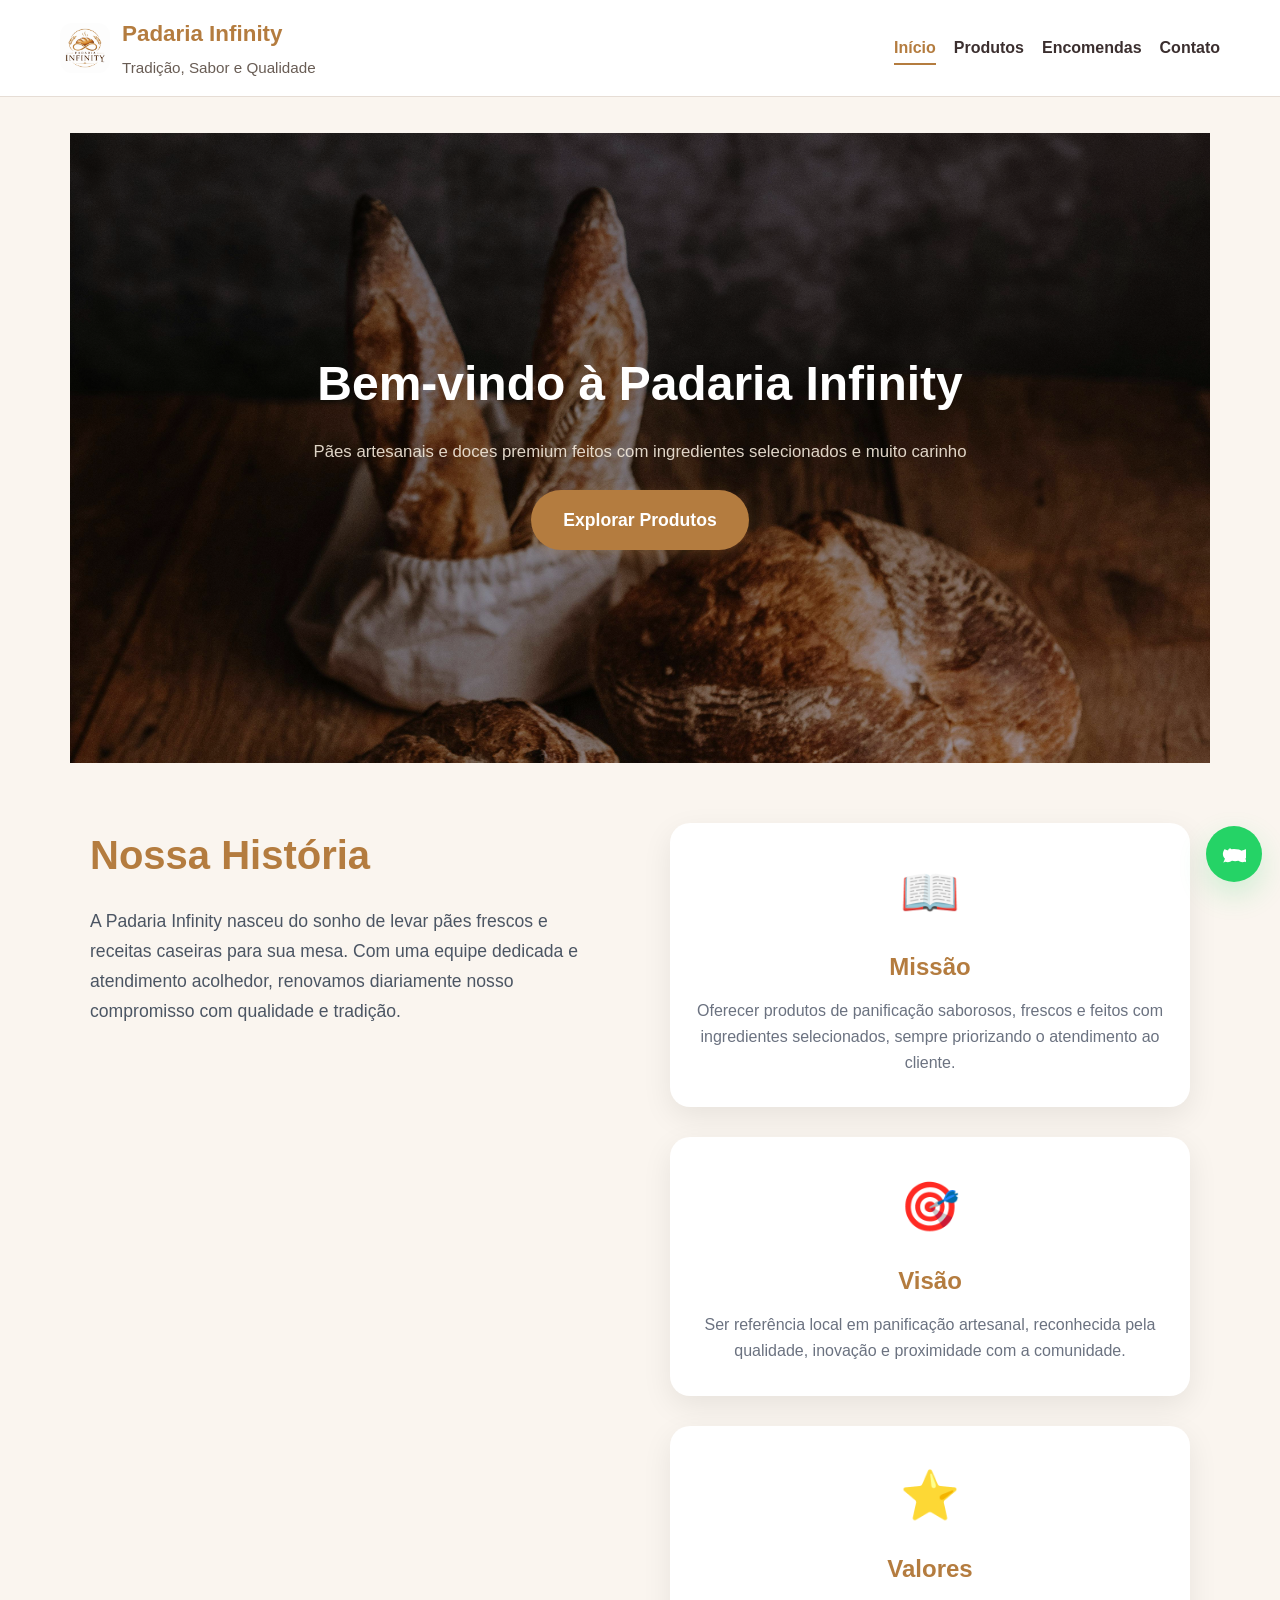
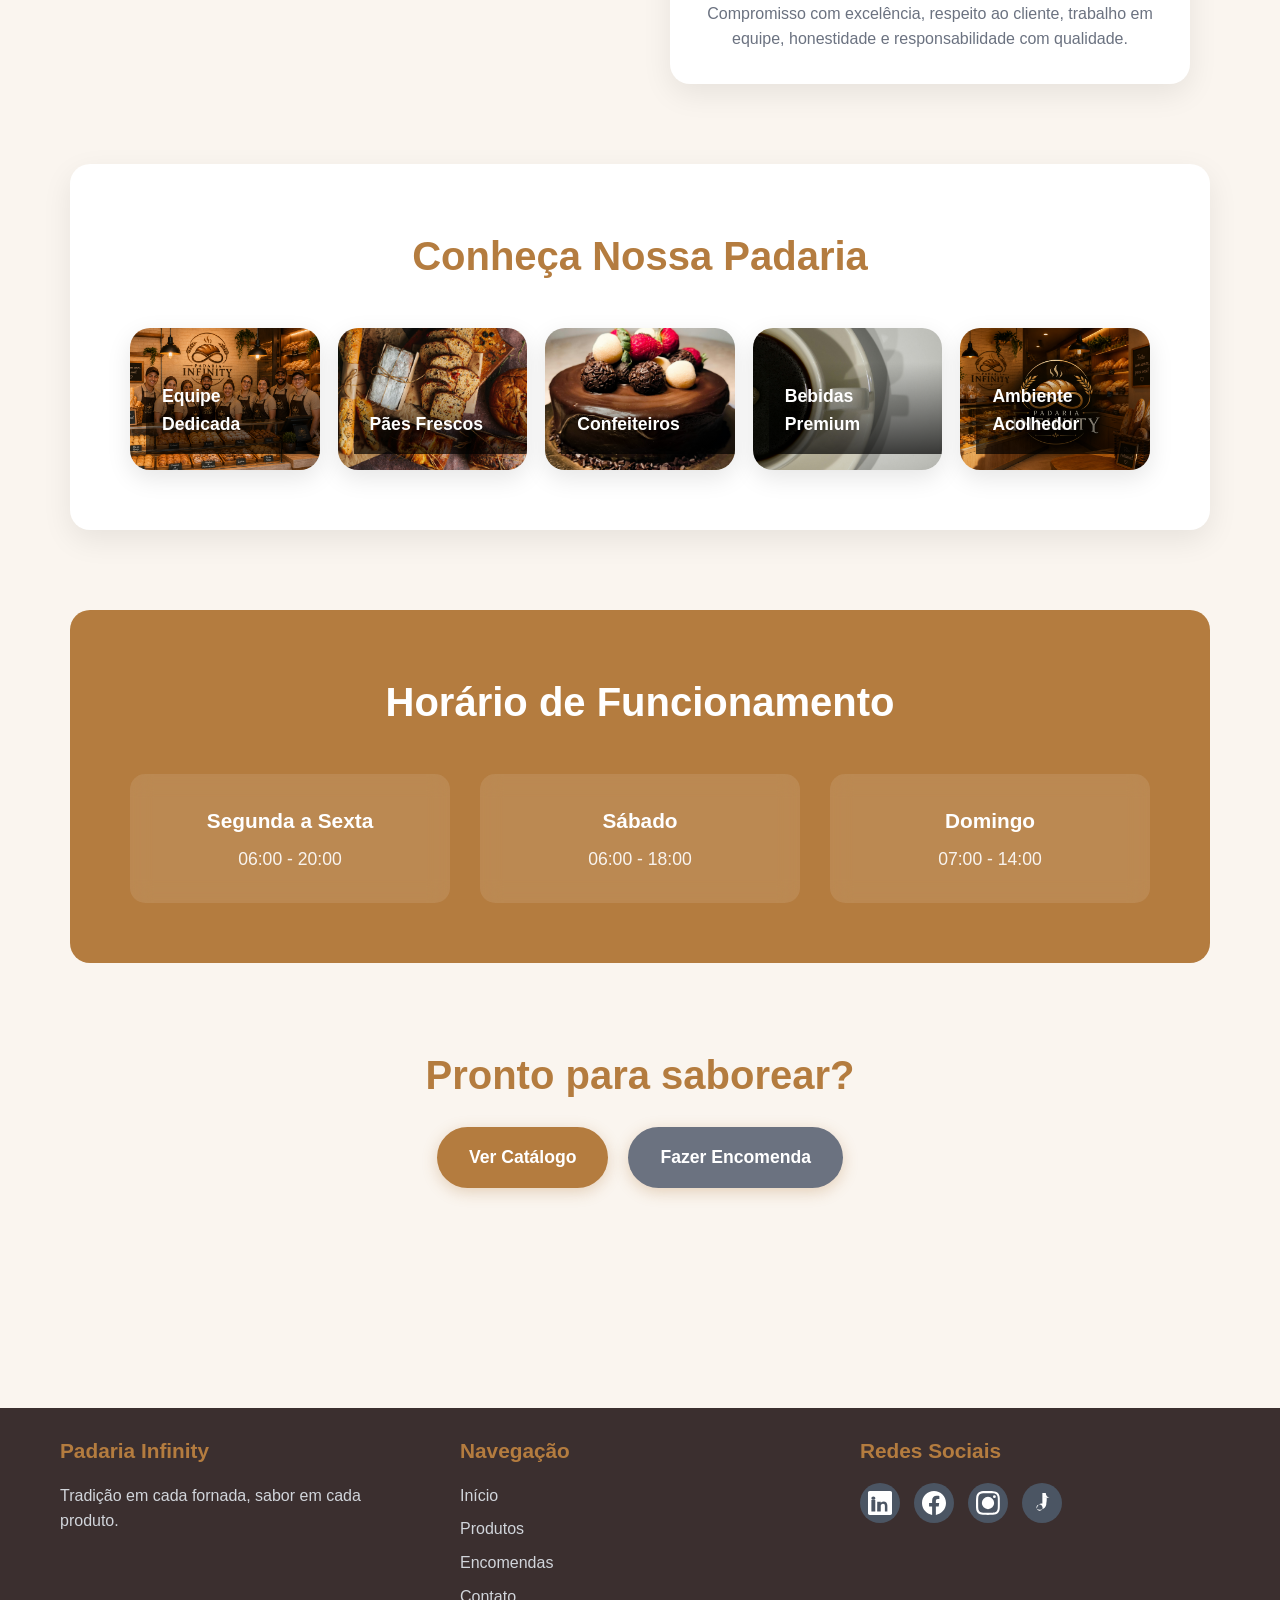
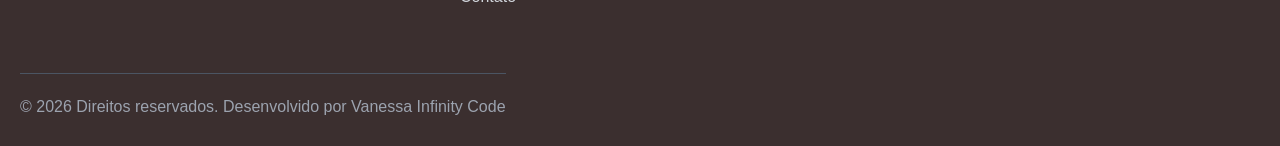
==== index.html @ f43fce92 "att" ====
<!DOCTYPE html>
<html lang="pt-br">
<head>
  <meta charset="UTF-8">
  <meta name="viewport" content="width=device-width, initial-scale=1.0">
  <meta name="description" content="Padaria Infinity - Pães artesanais e doces premium feitos com ingredientes selecionados. Entrega rápida em São Paulo.">
  <meta name="keywords" content="padaria, pães artesanais, doces, café, São Paulo">
  <meta name="author" content="Vanessa Infinity Code">
  <meta property="og:title" content="Padaria Infinity - Pães Artesanais Premium">
  <meta property="og:description" content="Pães artesanais e doces premium feitos com ingredientes selecionados e muito carinho">
  <meta property="og:type" content="website">
  <meta property="og:url" content="https://infinity-padaria-app.com">
  <title>Padaria Infinity - Pães Artesanais Premium</title>
  <link rel="stylesheet" href="style.css">
  <link rel="manifest" href="manifest.json">
  <link rel="icon" type="image/x-icon" href="imagens/logo.png">
</head>
<body>
  <a href="#main-content" class="skip-to-main">Pular para conteúdo principal</a>
  
  <a class="whatsapp-float" href="https://wa.me/55119964995899?text=Olá,%20gostaria%20de%20falar%20com%20a%20Padaria%20Infinity" target="_blank" rel="noreferrer" aria-label="Abrir WhatsApp da Padaria Infinity">
    <svg viewBox="0 0 24 24" fill="currentColor"><path d="M17.472 14.382c-.297-.149-1.758-.867-2.03-.967-.273-.099-.471-.148-.67.15-.197.297-.767.966-.94 1.164-.173.199-.347.223-.644.075-.297-.15-1.255-.463-2.39-1.475-.883-.788-1.48-1.761-1.653-2.059-.173-.297-.018-.458.13-.606.134-.133.298-.347.446-.52.149-.174.198-.298.298-.497.099-.198.05-.371-.025-.52-.075-.149-.669-1.612-.916-2.207-.242-.579-.487-.5-.67-.51-.173-.008-.371-.01-.57-.01-.198 0-.52.074-.792.372-.272.297-1.04 1.016-1.04 2.479 0 1.462 1.065 2.875 1.213 3.074.149.198 2.096 3.2 5.076 4.487.709.306 1.262.489 1.694.625.712.227 1.36.195 1.871.118.571-.085 1.758-.719 2.006-1.413.248-.694.248-1.289.173-1.413-.074-.124-.272-.198-.57-.347m-5.421-7.403h-.004a9.87 9.87 0 00-4.946 1.348l-.355.192-.368-.06c-1.286-.264-2.514-.666-3.555-1.303l-.142-.091-.154.164a6.993 6.993 0 00-1.524 3.501c-.423 1.994.3 4.259 1.803 5.748l.155.159-.048.137c-.568 1.622-.923 2.236-1.58 3.772.607-.175 1.19-.435 1.753-.768l.131-.09.145.04c2.363.786 4.806.48 6.57-.923l.151-.114.157.044c1.913.56 3.97.56 5.883 0l.157-.044.151.114c1.764 1.403 4.207 1.71 6.57.923l.145-.04.131.09c.563.333 1.146.593 1.753.768-.657-1.536-1.012-2.15-1.58-3.772l-.048-.137.155-.159c1.503-1.489 2.226-3.754 1.803-5.748a6.993 6.993 0 00-1.524-3.501l-.142-.091-.154.164c-1.041.637-2.269 1.039-3.555 1.303l-.368.06-.355-.192a9.87 9.87 0 00-4.946-1.348z"/></svg>
  </a>

  <header class="site-header">
    <div class="header-container">
      <div class="brand">
        <div class="logo-box">
          <img src="imagens/logo.png" alt="Logo Padaria Infinity" class="logo" onerror="this.style.display='none'">
        </div>
        <div class="brand-text">
          <h1>Padaria Infinity</h1>
          <p>Tradição, Sabor e Qualidade</p>
        </div>
      </div>
      
      <nav class="main-nav">
        <a href="index.html" class="nav-link active">Início</a>
        <a href="produtos.html" class="nav-link">Produtos</a>
        <a href="encomendas.html" class="nav-link">Encomendas</a>
        <a href="contatos.html" class="nav-link">Contato</a>
      </nav>
    </div>
  </header>

  <main id="main-content">
    <section class="hero">
      <div class="hero-overlay"></div>
      <div class="hero-content">
        <h2>Bem-vindo à Padaria Infinity</h2>
        <p>Pães artesanais e doces premium feitos com ingredientes selecionados e muito carinho</p>
        <a href="produtos.html" class="cta-button">Explorar Produtos</a>
      </div>
    </section>

    <section class="container intro-section">
      <div class="intro-content">
        <div class="intro-text">
          <h2>Nossa História</h2>
          <p>A Padaria Infinity nasceu do sonho de levar pães frescos e receitas caseiras para sua mesa. Com uma equipe dedicada e atendimento acolhedor, renovamos diariamente nosso compromisso com qualidade e tradição.</p>
        </div>
      </div>

      <div class="values-grid">
        <article class="value-card">
          <div class="value-icon">📖</div>
          <h3>Missão</h3>
          <p>Oferecer produtos de panificação saborosos, frescos e feitos com ingredientes selecionados, sempre priorizando o atendimento ao cliente.</p>
        </article>
        <article class="value-card">
          <div class="value-icon">🎯</div>
          <h3>Visão</h3>
          <p>Ser referência local em panificação artesanal, reconhecida pela qualidade, inovação e proximidade com a comunidade.</p>
        </article>
        <article class="value-card">
          <div class="value-icon">⭐</div>
          <h3>Valores</h3>
          <p>Compromisso com excelência, respeito ao cliente, trabalho em equipe, honestidade e responsabilidade com qualidade.</p>
        </article>
      </div>
    </section>

    <section class="gallery-section">
      <div class="container">
        <h2>Conheça Nossa Padaria</h2>
        <div class="gallery-grid">
          <div class="gallery-item">
            <img src="imagens/funcionarios.png" alt="Equipe e ambiente">
            <span>Equipe Dedicada</span>
          </div>
          <div class="gallery-item">
            <img src="imagens/paes.jpg" alt="Pães frescos">
            <span>Pães Frescos</span>
          </div>
          <div class="gallery-item">
            <img src="imagens/bolo chocolate.jpg" alt="Confeiteiros">
            <span>Confeiteiros</span>
          </div>
          <div class="gallery-item">
            <img src="imagens/cafe-preto.jpg" alt="Café premium">
            <span>Bebidas Premium</span>
          </div>
          <div class="gallery-item">
            <img src="imagens/ambiente.png" alt="Ambiente acolhedor">
            <span>Ambiente Acolhedor</span>
          </div>
        </div>
      </div>
    </section>

    <section class="horario-section">
      <div class="container">
        <h2>Horário de Funcionamento</h2>
        <div class="horario-grid">
          <div class="horario-item">
            <strong>Segunda a Sexta</strong>
            <p>06:00 - 20:00</p>
          </div>
          <div class="horario-item">
            <strong>Sábado</strong>
            <p>06:00 - 18:00</p>
          </div>
          <div class="horario-item">
            <strong>Domingo</strong>
            <p>07:00 - 14:00</p>
          </div>
        </div>
      </div>
    </section>

    <section class="cta-section">
      <div class="container">
        <h2>Pronto para saborear?</h2>
        <div class="cta-buttons">
          <a href="produtos.html" class="cta-button primary">Ver Catálogo</a>
          <a href="encomendas.html" class="cta-button secondary">Fazer Encomenda</a>
        </div>
      </div>
    </section>
  </main>

  <footer class="site-footer">
    <div class="container footer-content">
      <div class="footer-section">
        <h3>Padaria Infinity</h3>
        <p>Tradição em cada fornada, sabor em cada produto.</p>
      </div>
      <div class="footer-section">
        <h3>Navegação</h3>
        <ul>
          <li><a href="index.html">Início</a></li>
          <li><a href="produtos.html">Produtos</a></li>
          <li><a href="encomendas.html">Encomendas</a></li>
          <li><a href="contatos.html">Contato</a></li>
        </ul>
      </div>
      <div class="footer-section">
        <h3>Redes Sociais</h3>
        <div class="social-links">
          <a href="https://linkedin.com" target="_blank" rel="noopener noreferrer" aria-label="LinkedIn da Padaria Infinity" title="LinkedIn">
            <svg viewBox="0 0 24 24" fill="currentColor"><path d="M20.447 20.452h-3.554v-5.569c0-1.328-.475-2.236-1.986-2.236-1.081 0-1.722.731-2.004 1.438-.103.25-.129.599-.129.948v5.419h-3.554s.05-8.795 0-9.733h3.554v1.375c.427-.659 1.191-1.592 2.897-1.592 2.117 0 3.704 1.385 3.704 4.362v5.588zM5.337 8.855c-1.144 0-1.915-.759-1.915-1.71 0-.955.77-1.71 1.96-1.71 1.188 0 1.915.755 1.94 1.71 0 .951-.752 1.71-1.985 1.71zm1.946 11.597H3.392V9.019h3.891v11.433zM22.225 0H1.771C.792 0 0 .774 0 1.729v20.542C0 23.227.792 24 1.771 24h20.451C23.2 24 24 23.227 24 22.271V1.729C24 .774 23.2 0 22.225 0z"/></svg>
          </a>
          <a href="https://facebook.com" target="_blank" rel="noopener noreferrer" aria-label="Facebook da Padaria Infinity" title="Facebook">
            <svg viewBox="0 0 24 24" fill="currentColor"><path d="M24 12.073c0-6.627-5.373-12-12-12s-12 5.373-12 12c0 5.99 4.388 10.954 10.125 11.854v-8.385H7.078v-3.47h3.047V9.43c0-3.007 1.792-4.669 4.533-4.669 1.312 0 2.686.235 2.686.235v2.953H15.83c-1.491 0-1.956.925-1.956 1.874v2.25h3.328l-.532 3.47h-2.796v8.385C19.612 23.027 24 18.062 24 12.073z"/></svg>
          </a>
          <a href="https://instagram.com" target="_blank" rel="noopener noreferrer" aria-label="Instagram da Padaria Infinity" title="Instagram">
            <svg viewBox="0 0 24 24" fill="currentColor"><path d="M12 0C8.74 0 8.333.015 7.053.072 5.775.132 4.905.333 4.117.63c-.794.297-1.473.702-2.082 1.31-.609.609-1.013 1.288-1.31 2.082-.297.788-.5 1.657-.56 2.935C.015 8.333 0 8.74 0 12s.015 3.667.072 4.947c.06 1.277.263 2.148.56 2.935.297.795.702 1.474 1.31 2.082.609.609 1.288 1.013 2.082 1.31.788.297 1.66.5 2.948.56 1.272.072 1.67.088 4.947.088s3.667-.016 4.947-.072c1.277-.06 2.148-.262 2.935-.56.795-.297 1.474-.702 2.082-1.31.609-.609 1.013-1.288 1.31-2.082.297-.787.5-1.657.56-2.935.072-1.279.088-1.687.088-4.947s-.015-3.667-.072-4.947c-.06-1.277-.262-2.149-.56-2.935-.297-.795-.702-1.474-1.31-2.082-.609-.609-1.288-1.013-2.082-1.31-.788-.297-1.657-.5-2.935-.56C15.667.015 15.26 0 12 0zm0 2.16c3.203 0 3.585.009 4.849.070 1.171.054 1.805.244 2.227.408.562.217.96.477 1.382.896.419.42.679.819.896 1.381.164.422.354 1.057.408 2.227.061 1.264.07 1.645.07 4.849 0 3.205-.009 3.584-.070 4.849-.054 1.171-.244 1.804-.408 2.227-.217.562-.477.96-.896 1.382-.42.419-.819.679-1.381.896-.422.164-1.056.354-2.227.408-1.264.061-1.645.07-4.849.07-3.204 0-3.584-.009-4.849-.070-1.171-.054-1.805-.244-2.227-.408-.562-.217-.96-.477-1.382-.896-.419-.42-.679-.819-.896-1.381-.164-.422-.354-1.057-.408-2.227-.061-1.264-.07-1.645-.07-4.849 0-3.204.009-3.584.070-4.849.054-1.171.244-1.804.408-2.227.217-.562.477-.96.896-1.382.42-.419.819-.679 1.381-.896.422-.164 1.056-.354 2.227-.408 1.264-.061 1.645-.07 4.849-.07zM5.838 12a6.162 6.162 0 1 1 12.324 0 6.162 6.162 0 0 1-12.324 0zM12 16a4 4 0 1 1 0-8 4 4 0 0 1 0 8zm4.965-10.322a1.44 1.44 0 1 1 2.881.001 1.44 1.44 0 0 1-2.881-.001z"/></svg>
          </a>
          <a href="https://tiktok.com" target="_blank" rel="noopener noreferrer" aria-label="TikTok da Padaria Infinity" title="TikTok">
            <svg viewBox="0 0 24 24" fill="currentColor"><path d="M19.59 6.69a4.83 4.83 0 0 1-3.77-4.25V2h-3.45v13.67a2.89 2.89 0 0 1-5.66 1.94 2.89 2.89 0 0 1 5.66-1.93v-3.49a6.47 6.47 0 0 0-5.61 5.63 6.37 6.37 0 0 0 9.59-5.84c.23-1.13.36-2.36.36-3.59V6a8.38 8.38 0 0 0-4.1 1.04z"/></svg>
          </a>
        </div>
      </div>
    </div>
    <div class="footer-bottom">
      <p>&copy; 2026 Direitos reservados. Desenvolvido por Vanessa Infinity Code</p>
    </div>
  </footer>

  <script src="script.js"></script>
</body>
</html>
---- style.css ----
/* Reset and Base Styles */
* {
  box-sizing: border-box;
  margin: 0;
  padding: 0;
}

body {
  font-family: 'Inter', -apple-system, BlinkMacSystemFont, 'Segoe UI', Roboto, sans-serif;
  background: #faf5ef;
  color: #2c2a29;
  line-height: 1.6;
  overflow-x: hidden;
}

img {
  max-width: 100%;
  display: block;
}

a {
  color: inherit;
  text-decoration: none;
}

button,
input,
select,
textarea {
  font: inherit;
}

/* WhatsApp Float */
.whatsapp-float {
  position: fixed;
  bottom: 24px;
  right: 24px;
  width: 56px;
  height: 56px;
  background: #25d366;
  border-radius: 50%;
  display: flex;
  align-items: center;
  justify-content: center;
  color: white;
  font-size: 24px;
  box-shadow: 0 4px 12px rgba(37, 211, 102, 0.3);
  transition: transform 0.2s ease;
  z-index: 1000;
}

.whatsapp-float:hover {
  transform: scale(1.1);
}

/* Header */
.site-header {
  position: sticky;
  top: 0;
  z-index: 100;
  background: rgba(255, 255, 255, 0.96);
  backdrop-filter: blur(10px);
  border-bottom: 1px solid #e6ddd5;
}

.header-container {
  max-width: 1200px;
  margin: 0 auto;
  padding: 16px 20px;
  display: flex;
  align-items: center;
  justify-content: space-between;
  gap: 20px;
}

.brand {
  display: flex;
  align-items: center;
  gap: 12px;
}

.logo-box {
  width: 50px;
  height: 50px;
  border-radius: 12px;
  overflow: hidden;
  background: #b47c3f;
  display: flex;
  align-items: center;
  justify-content: center;
}

.logo {
  width: 100%;
  height: 100%;
  object-fit: cover;
}

.brand-text h1 {
  font-size: 1.5rem;
  font-weight: 700;
  color: #b47c3f;
  margin: 0;
}

.brand-text p {
  font-size: 0.875rem;
  color: #6b7280;
  margin: 0;
}

.main-nav {
  display: flex;
  gap: 24px;
}

.nav-link {
  font-weight: 500;
  color: #4b5563;
  transition: color 0.2s ease;
  position: relative;
}

.nav-link.active {
  color: #b47c3f;
}

.nav-link::after {
  content: '';
  position: absolute;
  bottom: -4px;
  left: 0;
  width: 0;
  height: 2px;
  background: #b47c3f;
  transition: width 0.2s ease;
}

.nav-link:hover::after,
.nav-link.active::after {
  width: 100%;
}

/* Main Content */
main {
  max-width: 1200px;
  margin: 0 auto;
  padding: 0 20px;
}

.container {
  max-width: 1200px;
  margin: 0 auto;
  padding: 0 20px;
}

/* Hero Sections */
.hero,
.products-hero,
.orders-hero,
.contact-hero {
  background: linear-gradient(135deg, rgba(0, 0, 0, 0.4), rgba(0, 0, 0, 0.2)), url('imagens/paes-cafe.jpg') center/cover no-repeat;
  color: white;
  min-height: 60vh;
  display: flex;
  align-items: center;
  justify-content: center;
  text-align: center;
  padding: 80px 20px;
  margin-bottom: 60px;
}

.hero-content,
.products-hero .container,
.orders-hero .container,
.contact-hero .container {
  max-width: 800px;
}

.hero h2,
.products-hero h1,
.orders-hero h1,
.contact-hero h1 {
  font-size: clamp(2rem, 5vw, 3.5rem);
  font-weight: 700;
  margin: 0 0 16px;
}

.hero p,
.products-hero p,
.orders-hero p,
.contact-hero p {
  font-size: 1.2rem;
  margin: 0 0 32px;
  opacity: 0.9;
}

.cta-button {
  display: inline-flex;
  align-items: center;
  justify-content: center;
  padding: 16px 32px;
  background: #b47c3f;
  color: white;
  border: none;
  border-radius: 50px;
  font-weight: 600;
  font-size: 1.1rem;
  cursor: pointer;
  transition: all 0.3s ease;
  box-shadow: 0 4px 15px rgba(180, 124, 63, 0.3);
}

.cta-button:hover {
  transform: translateY(-2px);
  box-shadow: 0 8px 25px rgba(180, 124, 63, 0.4);
}

.cta-button.primary {
  background: #b47c3f;
}

.cta-button.secondary {
  background: #6b7280;
}

/* Sections */
section {
  margin-bottom: 80px;
}

.intro-section {
  display: grid;
  grid-template-columns: 1fr 1fr;
  gap: 60px;
  align-items: start;
  margin-bottom: 80px;
}

.intro-text h2 {
  font-size: 2.5rem;
  font-weight: 700;
  color: #b47c3f;
  margin-bottom: 20px;
}

.intro-text p {
  font-size: 1.1rem;
  line-height: 1.7;
  color: #4b5563;
}

.values-grid {
  display: grid;
  grid-template-columns: repeat(auto-fit, minmax(250px, 1fr));
  gap: 30px;
}

.value-card {
  background: white;
  border-radius: 20px;
  padding: 32px 24px;
  text-align: center;
  box-shadow: 0 10px 30px rgba(0, 0, 0, 0.08);
  transition: transform 0.3s ease, box-shadow 0.3s ease;
}

.value-card:hover {
  transform: translateY(-5px);
  box-shadow: 0 20px 40px rgba(0, 0, 0, 0.12);
}

.value-icon {
  font-size: 3rem;
  margin-bottom: 16px;
}

.value-card h3 {
  font-size: 1.5rem;
  font-weight: 600;
  color: #b47c3f;
  margin-bottom: 12px;
}

.value-card p {
  color: #6b7280;
  line-height: 1.6;
}

/* Gallery */
.gallery-section {
  background: white;
  border-radius: 20px;
  padding: 60px 40px;
  box-shadow: 0 10px 30px rgba(0, 0, 0, 0.08);
  margin-bottom: 80px;
}

.gallery-section h2 {
  text-align: center;
  font-size: 2.5rem;
  font-weight: 700;
  color: #b47c3f;
  margin-bottom: 40px;
}

.gallery-grid {
  display: grid;
  grid-template-columns: repeat(auto-fit, minmax(250px, 1fr));
  gap: 20px;
}

.gallery-item {
  position: relative;
  border-radius: 15px;
  overflow: hidden;
  aspect-ratio: 4/3;
  box-shadow: 0 8px 25px rgba(0, 0, 0, 0.1);
  transition: transform 0.3s ease;
}

.gallery-item:hover {
  transform: scale(1.05);
}

.gallery-item img {
  width: 100%;
  height: 100%;
  object-fit: cover;
}

.gallery-item span {
  position: absolute;
  bottom: 0;
  left: 0;
  right: 0;
  background: linear-gradient(transparent, rgba(0, 0, 0, 0.7));
  color: white;
  padding: 20px 16px 16px;
  font-weight: 600;
  font-size: 1.1rem;
}

/* Horario */
.horario-section {
  background: #b47c3f;
  color: white;
  border-radius: 20px;
  padding: 60px 40px;
  text-align: center;
  margin-bottom: 80px;
}

.horario-section h2 {
  font-size: 2.5rem;
  font-weight: 700;
  margin-bottom: 40px;
}

.horario-grid {
  display: grid;
  grid-template-columns: repeat(auto-fit, minmax(200px, 1fr));
  gap: 30px;
}

.horario-item {
  background: rgba(255, 255, 255, 0.1);
  border-radius: 15px;
  padding: 30px 20px;
  backdrop-filter: blur(10px);
}

.horario-item strong {
  display: block;
  font-size: 1.3rem;
  font-weight: 600;
  margin-bottom: 8px;
}

.horario-item p {
  font-size: 1.1rem;
  opacity: 0.9;
}

/* CTA Section */
.cta-section {
  text-align: center;
  margin-bottom: 80px;
}

.cta-section h2 {
  font-size: 2.5rem;
  font-weight: 700;
  color: #b47c3f;
  margin-bottom: 20px;
}

.cta-buttons {
  display: flex;
  gap: 20px;
  justify-content: center;
  flex-wrap: wrap;
}

/* Products */
.products-section {
  margin-bottom: 80px;
}

.category-section {
  margin-bottom: 60px;
}

.category-section h2 {
  font-size: 2rem;
  font-weight: 700;
  color: #b47c3f;
  margin-bottom: 30px;
  text-align: center;
}

.product-grid {
  display: grid;
  grid-template-columns: repeat(auto-fit, minmax(280px, 1fr));
  gap: 30px;
}

.product-card {
  background: white;
  border-radius: 20px;
  overflow: hidden;
  box-shadow: 0 10px 30px rgba(0, 0, 0, 0.08);
  transition: transform 0.3s ease, box-shadow 0.3s ease;
}

.product-card:hover {
  transform: translateY(-5px);
  box-shadow: 0 20px 40px rgba(0, 0, 0, 0.12);
}

.product-image {
  width: 100%;
  height: 200px;
  object-fit: cover;
}

.product-info {
  padding: 24px;
}

.product-info h3 {
  font-size: 1.3rem;
  font-weight: 600;
  color: #2c2a29;
  margin-bottom: 8px;
}

.product-info p {
  color: #6b7280;
  line-height: 1.6;
  margin-bottom: 16px;
}

.product-price {
  font-size: 1.2rem;
  font-weight: 700;
  color: #b47c3f;
  margin-bottom: 16px;
}

.add-to-cart-btn {
  width: 100%;
  padding: 12px;
  background: #b47c3f;
  color: white;
  border: none;
  border-radius: 10px;
  font-weight: 600;
  cursor: pointer;
  transition: background 0.2s ease;
}

.add-to-cart-btn:hover {
  background: #9c6933;
}

/* Orders */
.orders-section {
  margin-bottom: 80px;
}

.form-grid {
  display: grid;
  grid-template-columns: 1fr 1fr;
  gap: 60px;
  align-items: start;
}

.customer-form h2,
.order-form h2 {
  font-size: 2rem;
  font-weight: 700;
  color: #b47c3f;
  margin-bottom: 30px;
}

.form-group {
  margin-bottom: 20px;
}

.form-group label {
  display: block;
  font-weight: 500;
  color: #4b5563;
  margin-bottom: 6px;
}

.form-group input,
.form-group select,
.form-group textarea {
  width: 100%;
  padding: 12px 16px;
  border: 2px solid #e5e7eb;
  border-radius: 10px;
  font-size: 1rem;
  transition: border-color 0.2s ease;
}

.form-group input:focus,
.form-group select:focus,
.form-group textarea:focus {
  outline: none;
  border-color: #b47c3f;
}

.form-group textarea {
  resize: vertical;
  min-height: 100px;
}

.pedido-list {
  background: white;
  border-radius: 15px;
  padding: 20px;
  min-height: 200px;
  box-shadow: 0 5px 15px rgba(0, 0, 0, 0.08);
}

.pedido-item {
  display: flex;
  justify-content: space-between;
  align-items: center;
  padding: 12px 0;
  border-bottom: 1px solid #e5e7eb;
}

.pedido-item:last-child {
  border-bottom: none;
}

.pedido-item button {
  background: #dc2626;
  color: white;
  border: none;
  border-radius: 6px;
  padding: 6px 12px;
  cursor: pointer;
  font-size: 0.875rem;
  transition: background 0.2s ease;
}

.pedido-item button:hover {
  background: #b91c1c;
}

.empty-cart {
  text-align: center;
  color: #6b7280;
  font-style: italic;
}

.order-summary {
  background: white;
  border-radius: 15px;
  padding: 24px;
  box-shadow: 0 5px 15px rgba(0, 0, 0, 0.08);
  margin-top: 20px;
}

.total-section,
.tarifa-section,
.grand-total {
  display: flex;
  justify-content: space-between;
  align-items: center;
  margin-bottom: 12px;
  font-size: 1.1rem;
}

.grand-total {
  font-size: 1.3rem;
  font-weight: 700;
  color: #b47c3f;
  border-top: 2px solid #e5e7eb;
  padding-top: 12px;
  margin-top: 12px;
}

.tarifa-info {
  font-size: 0.875rem;
  color: #6b7280;
  font-style: italic;
}

.submit-order-btn {
  width: 100%;
  padding: 16px;
  background: #b47c3f;
  color: white;
  border: none;
  border-radius: 10px;
  font-size: 1.1rem;
  font-weight: 600;
  cursor: pointer;
  transition: background 0.2s ease;
  margin-top: 20px;
}

.submit-order-btn:hover {
  background: #9c6933;
}

/* Contact */
.contact-section {
  margin-bottom: 80px;
}

.contact-grid {
  display: grid;
  grid-template-columns: 1fr 1fr;
  gap: 60px;
  align-items: start;
}

.contact-form h2 {
  font-size: 2rem;
  font-weight: 700;
  color: #b47c3f;
  margin-bottom: 30px;
}

.submit-contact-btn {
  width: 100%;
  padding: 16px;
  background: #b47c3f;
  color: white;
  border: none;
  border-radius: 10px;
  font-size: 1.1rem;
  font-weight: 600;
  cursor: pointer;
  transition: background 0.2s ease;
  margin-top: 20px;
}

.submit-contact-btn:hover {
  background: #9c6933;
}

.contact-info h2 {
  font-size: 2rem;
  font-weight: 700;
  color: #b47c3f;
  margin-bottom: 30px;
}

.map-box {
  border-radius: 15px;
  overflow: hidden;
  box-shadow: 0 10px 30px rgba(0, 0, 0, 0.1);
  margin-bottom: 30px;
}

.contact-details h3 {
  font-size: 1.3rem;
  font-weight: 600;
  color: #b47c3f;
  margin-bottom: 8px;
}

.contact-details p {
  color: #6b7280;
  line-height: 1.6;
  margin-bottom: 16px;
}

/* Footer */
.site-footer {
  background: #2c2a29;
  color: white;
  padding: 60px 0 20px;
  margin-top: 80px;
}

.footer-content {
  display: grid;
  grid-template-columns: repeat(auto-fit, minmax(250px, 1fr));
  gap: 40px;
  margin-bottom: 40px;
}

.footer-section h3 {
  font-size: 1.3rem;
  font-weight: 600;
  color: #b47c3f;
  margin-bottom: 16px;
}

.footer-section p {
  color: #d1d5db;
  line-height: 1.6;
}

.footer-section ul {
  list-style: none;
}

.footer-section li {
  margin-bottom: 8px;
}

.footer-section a {
  color: #d1d5db;
  transition: color 0.2s ease;
}

.footer-section a:hover {
  color: #b47c3f;
}

.social-links {
  display: flex;
  gap: 16px;
  margin-top: 16px;
}

.social-links a {
  width: 40px;
  height: 40px;
  background: #4b5563;
  border-radius: 50%;
  display: flex;
  align-items: center;
  justify-content: center;
  font-weight: bold;
  transition: background 0.2s ease;
}

.social-links svg {
  width: 24px;
  height: 24px;
  color: white;
}

.social-links a:hover {
  background: #b47c3f;
}

.footer-bottom {
  border-top: 1px solid #4b5563;
  padding-top: 20px;
  text-align: center;
  color: #9ca3af;
}

/* Responsive */
@media (max-width: 768px) {
  .header-container {
    flex-direction: column;
    gap: 16px;
  }

  .main-nav {
    gap: 16px;
  }

  .intro-section,
  .form-grid,
  .contact-grid {
    grid-template-columns: 1fr;
    gap: 40px;
  }

  .hero,
  .products-hero,
  .orders-hero,
  .contact-hero {
    min-height: 50vh;
    padding: 60px 20px;
  }

  .gallery-grid,
  .product-grid {
    grid-template-columns: 1fr;
  }

  .horario-grid {
    grid-template-columns: 1fr;
  }

  .cta-buttons {
    flex-direction: column;
    align-items: center;
  }

  .values-grid {
    grid-template-columns: 1fr;
  }

  .footer-content {
    grid-template-columns: 1fr;
    text-align: center;
  }

  .whatsapp-float {
    width: 50px;
    height: 50px;
    bottom: 16px;
    right: 16px;
  }
}

@media (max-width: 480px) {
  .container {
    padding: 0 16px;
  }

  main {
    padding: 0 16px;
  }

  .hero h2,
  .products-hero h1,
  .orders-hero h1,
  .contact-hero h1 {
    font-size: 2rem;
  }

  .intro-text h2,
  .gallery-section h2,
  .horario-section h2,
  .cta-section h2 {
    font-size: 2rem;
  }

  .product-card,
  .value-card {
    margin: 0 auto;
    max-width: 100%;
  }
}

/* Acessibilidade - Focus States */
button:focus,
a:focus,
input:focus,
select:focus,
textarea:focus {
  outline: 2px solid #b47c3f;
  outline-offset: 2px;
}

/* Skip to main content */
.skip-to-main {
  position: absolute;
  left: -9999px;
  z-index: 999;
}

.skip-to-main:focus {
  left: 0;
  top: 0;
  background: #b47c3f;
  color: white;
  padding: 10px 20px;
  text-decoration: none;
}

/* Melhorias gerais */
button {
  cursor: pointer;
  border: none;
}

html {
  scroll-behavior: smooth;
}

/* High contrast mode support */
@media (prefers-contrast: more) {
  button,
  a {
    font-weight: 700;
  }
}
  gap: 14px;
}

.logo {
  width: 60px;
  height: 60px;
  border-radius: 16px;
  object-fit: cover;
  background: #f1e7dc;
}

.brand h1 {
  margin: 0;
  font-size: 1.4rem;
}

.brand p {
  margin: 4px 0 0;
  color: #695d55;
  font-size: 0.95rem;
}

.main-nav {
  display: flex;
  flex-wrap: wrap;
  gap: 18px;
}

.main-nav a {
  color: #3b2f2f;
  font-weight: 600;
  transition: color 0.2s ease;
}

.main-nav a:hover {
  color: #b47c3f;
}

.whatsapp-float {
  position: fixed;
  right: 18px;
  bottom: 18px;
  z-index: 20;
  display: inline-flex;
  align-items: center;
  gap: 10px;
  padding: 12px 16px;
  background: #25d366;
  color: white;
  border-radius: 999px;
  box-shadow: 0 12px 30px rgba(37, 211, 102, 0.2);
}

.whatsapp-float img {
  width: 22px;
  height: 22px;
}

.hero {
  background: linear-gradient(180deg, rgba(0, 0, 0, 0.35), rgba(0, 0, 0, 0.2)), url('imagens/paes-cafe.jpg') center/cover no-repeat;
  color: white;
  min-height: 70vh;
  display: flex;
  align-items: center;
  justify-content: center;
  text-align: center;
  padding: 80px 20px;
}

.hero-content {
  max-width: 760px;
}

.hero h2 {
  font-size: clamp(2rem, 4vw, 3rem);
  margin: 0 0 16px;
}

.hero p {
  font-size: 1.05rem;
  margin: 0 0 24px;
  color: #f4eadc;
}

.button {
  display: inline-flex;
  align-items: center;
  justify-content: center;
  padding: 14px 24px;
  background: #b47c3f;
  color: white;
  border: none;
  border-radius: 999px;
  cursor: pointer;
  transition: transform 0.2s ease, background 0.2s ease;
}

.button:hover {
  transform: translateY(-1px);
  background: #9c6933;
}

main {
  max-width: 1180px;
  margin: 0 auto;
  padding: 36px 20px 60px;
}

section {
  margin-bottom: 60px;
}

.intro {
  display: grid;
  grid-template-columns: minmax(260px, 1fr) 1.3fr;
  gap: 32px;
  align-items: start;
}

.text-block h2,
.gallery h2,
.produtos-section h2,
.agendamento-section h2,
.contato-section h2,
.horario h2 {
  margin-top: 0;
}

.cards {
  display: grid;
  gap: 18px;
}

.cards article,
.box-form,
.map-box {
  background: white;
  border-radius: 20px;
  padding: 24px;
  box-shadow: 0 10px 30px rgba(60, 40, 20, 0.08);
}

.cards article h3 {
  margin-top: 0;
}

.gallery-grid {
  display: grid;
  grid-template-columns: repeat(auto-fit, minmax(180px, 1fr));
  gap: 18px;
}

.gallery-item {
  position: relative;
  overflow: hidden;
  border-radius: 20px;
}

.gallery-item span {
  position: absolute;
  left: 16px;
  bottom: 16px;
  color: white;
  font-weight: 700;
  text-shadow: 0 5px 18px rgba(0, 0, 0, 0.4);
}

.horario {
  background: #fff9f0;
  border-radius: 20px;
  padding: 28px;
  text-align: center;
}

.horario p {
  margin: 8px 0;
  font-weight: 600;
}

.produtos-section p {
  color: #5a4c3f;
}

.category + .category {
  margin-top: 36px;
}

.product-grid {
  display: grid;
  grid-template-columns: repeat(auto-fit, minmax(240px, 1fr));
  gap: 20px;
}

.produto-card {
  display: grid;
  gap: 16px;
  border-radius: 24px;
  overflow: hidden;
  background: white;
  padding: 0 0 24px;
}

.produto-card img {
  width: 100%;
  height: 180px;
  object-fit: cover;
}

.produto-card h4 {
  margin: 0;
}

.produto-card p {
  margin: 0;
  color: #6b5a4a;
}

.produto-card span {
  font-weight: 700;
}

.produto-card button {
  margin: 0 20px;
}

.forms-grid {
  display: grid;
  grid-template-columns: 1fr 1fr;
  gap: 24px;
}

.box-form label {
  display: grid;
  gap: 8px;
  margin-bottom: 18px;
  font-weight: 600;
}

.box-form input,
.box-form select,
.box-form textarea {
  width: 100%;
  padding: 12px 14px;
  border: 1px solid #d8cdc1;
  border-radius: 14px;
  background: #fff;
}

.box-form textarea {
  resize: vertical;
}

.tarifa-info p {
  margin: 10px 0 0;
  font-size: 0.95rem;
}

.pedido-list {
  min-height: 160px;
  display: grid;
  gap: 12px;
}

.pedido-list .empty {
  margin: 0;
  color: #7b6b5d;
}

.pedido-item {
  display: flex;
  align-items: center;
  justify-content: space-between;
  gap: 12px;
  padding: 14px 16px;
  border: 1px solid #e6ddd5;
  border-radius: 14px;
}

.pedido-item span {
  display: block;
}

.pedido-item button {
  background: transparent;
  border: none;
  color: #b47c3f;
  font-weight: 700;
  cursor: pointer;
}

.pedido-total {
  margin-top: 20px;
  padding-top: 16px;
  border-top: 1px solid #e6ddd5;
}

.full-width {
  width: 100%;
}

.contato-grid {
  grid-template-columns: 1.05fr 0.95fr;
}

.map-box iframe {
  width: 100%;
  height: 300px;
  border: none;
  border-radius: 18px;
}

.site-footer {
  background: #3b2f2f;
  color: #fff;
  padding: 26px 20px;
  display: flex;
  flex-wrap: wrap;
  justify-content: space-between;
  gap: 16px;
}

.social-links {
  display: flex;
  flex-wrap: wrap;
  gap: 14px;
}

.social-links a {
  color: #f7e5c6;
}

@media (max-width: 960px) {
  .header-top,
  .intro,
  .forms-grid,
  .contato-grid {
    grid-template-columns: 1fr;
  }

  .main-nav {
    justify-content: center;
  }
}

@media (max-width: 680px) {
  .hero {
    padding: 60px 16px;
  }

  .site-header {
    position: static;
  }

  .product-grid,
  .gallery-grid {
    grid-template-columns: 1fr;
  }

  .whatsapp-float {
    right: 14px;
    bottom: 14px;
  }
}
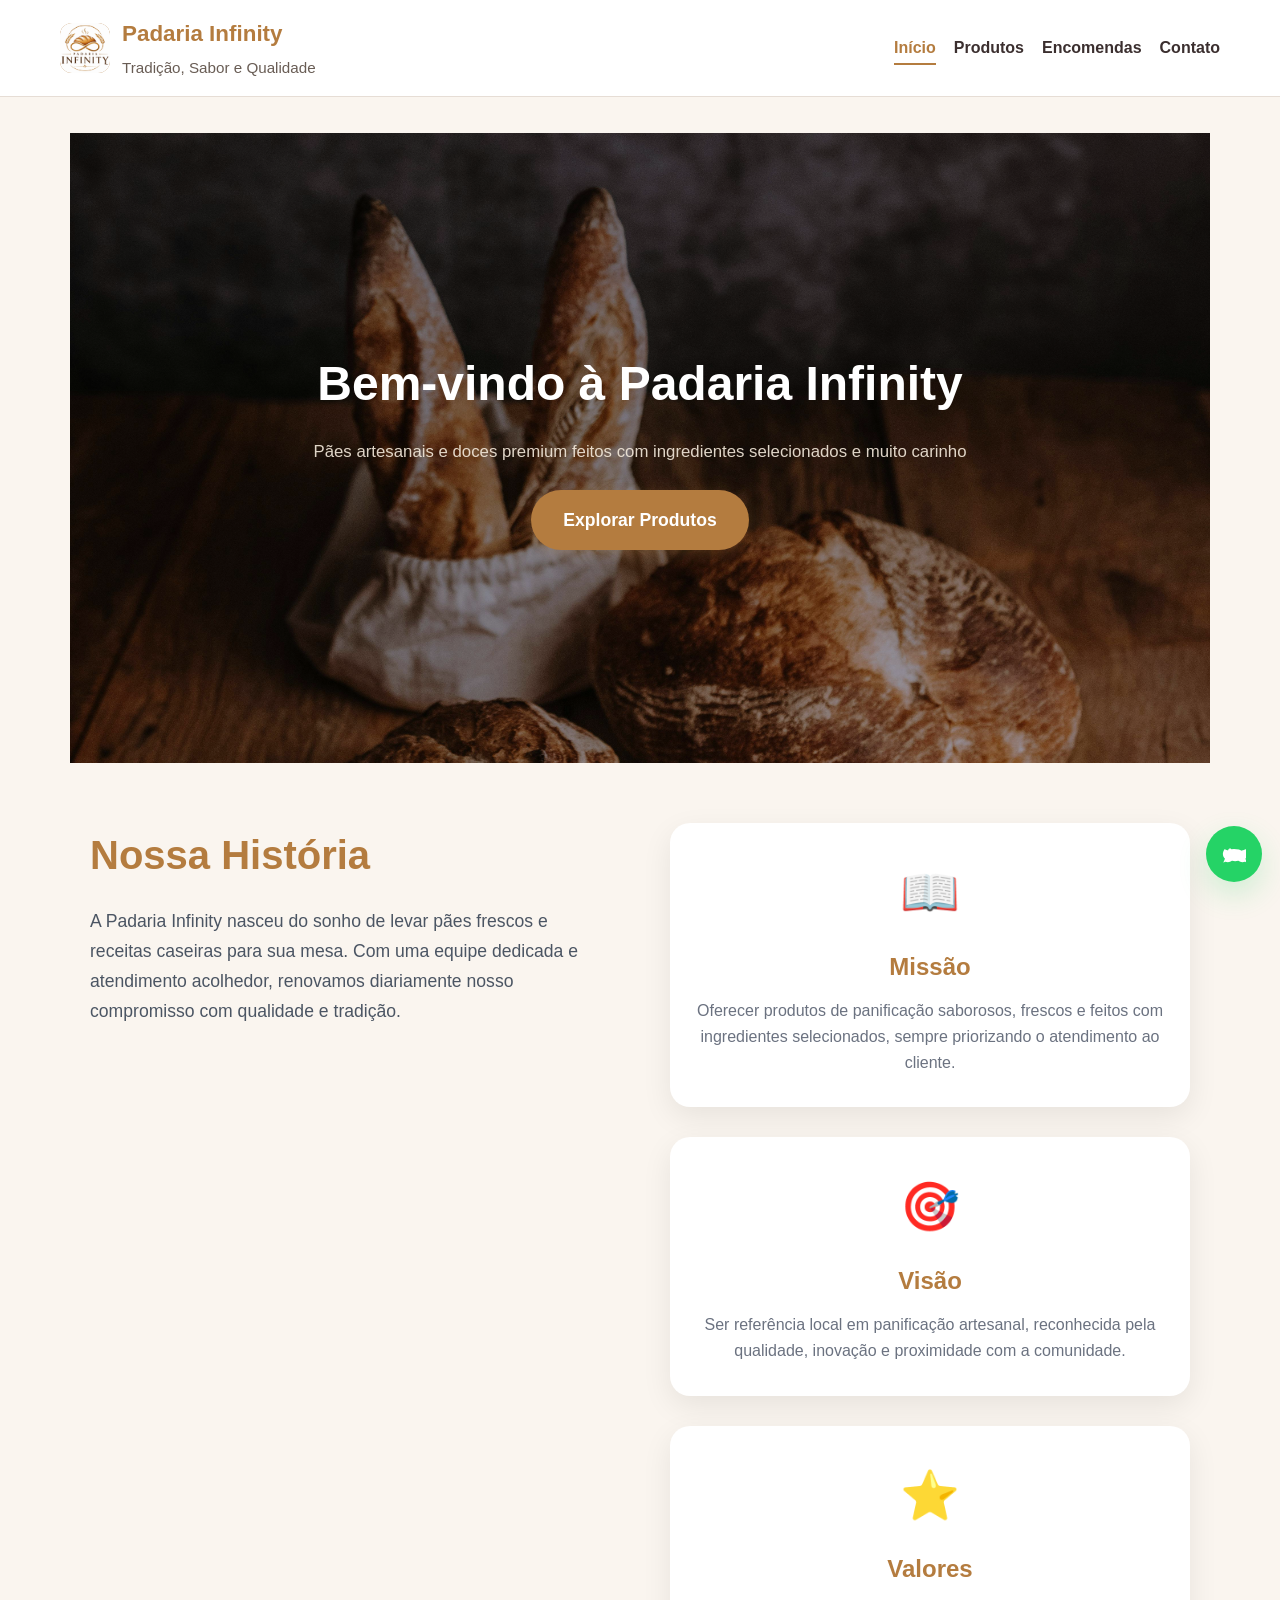
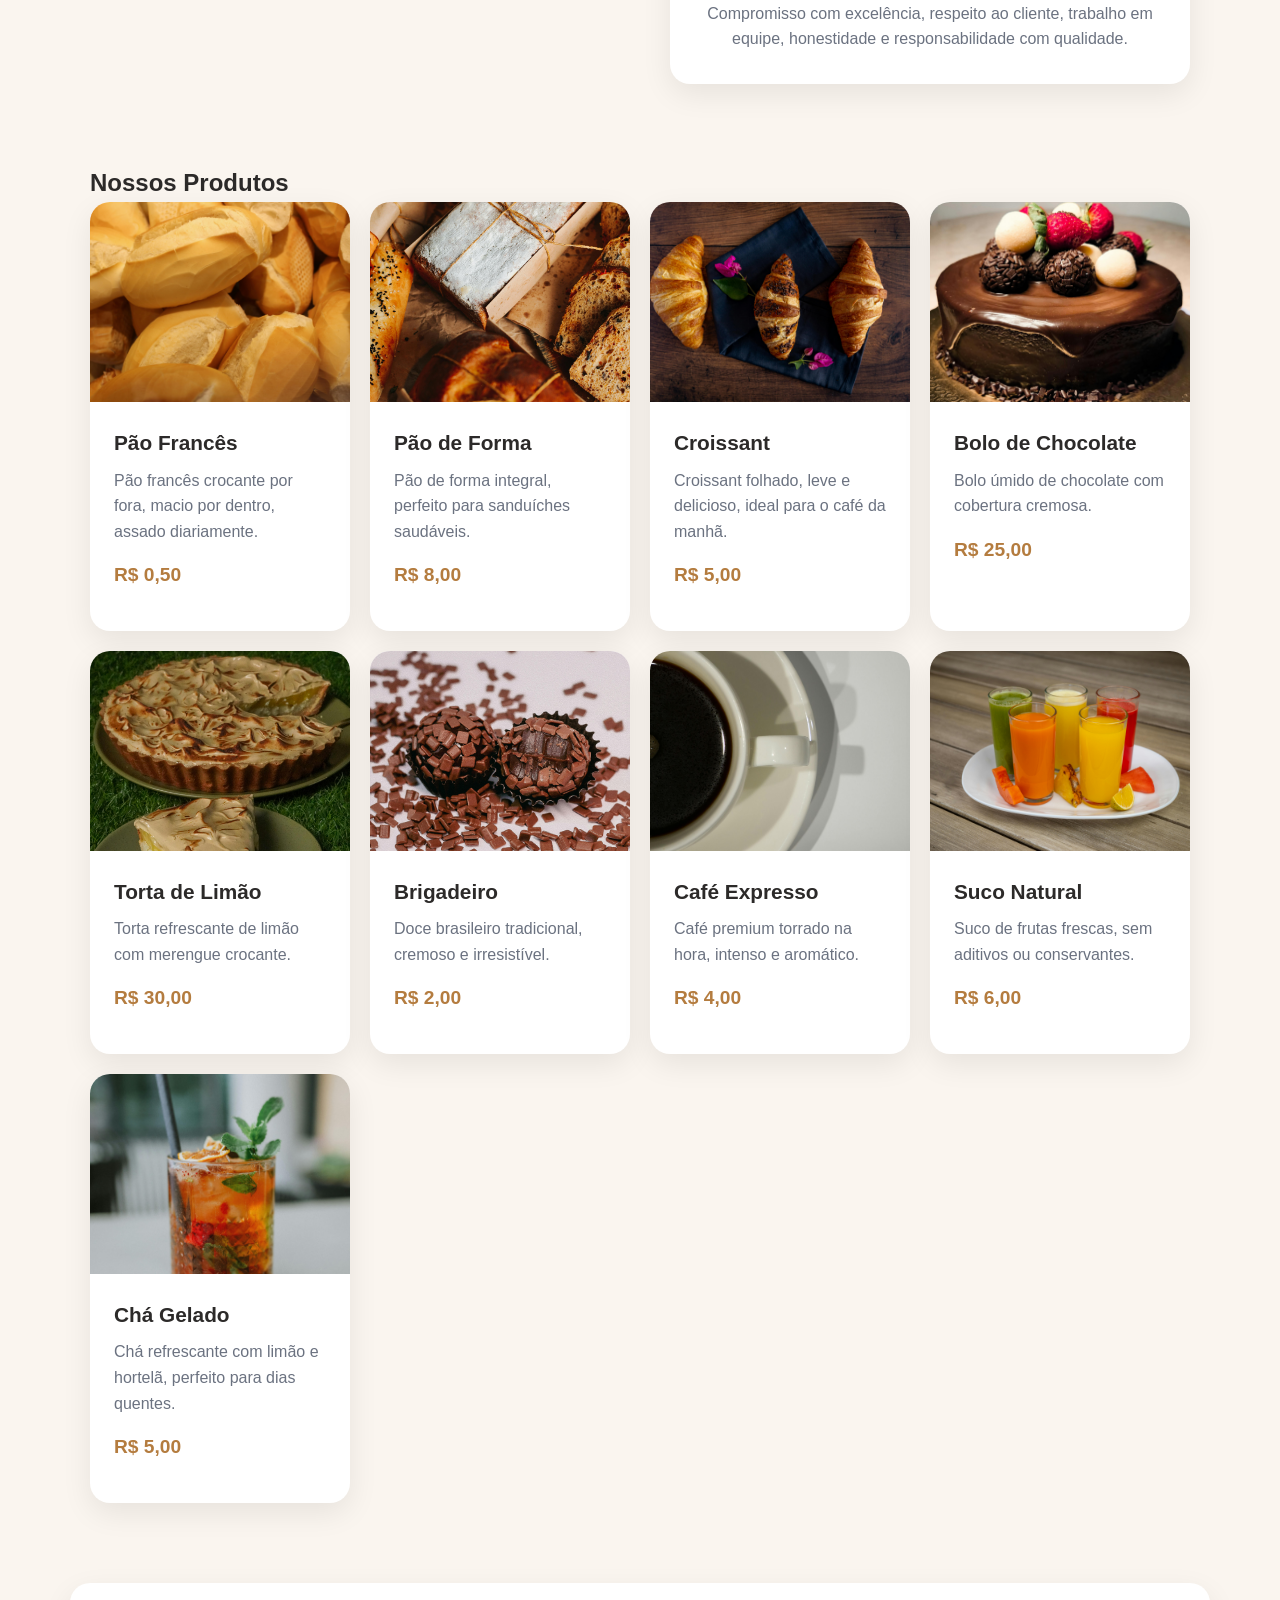
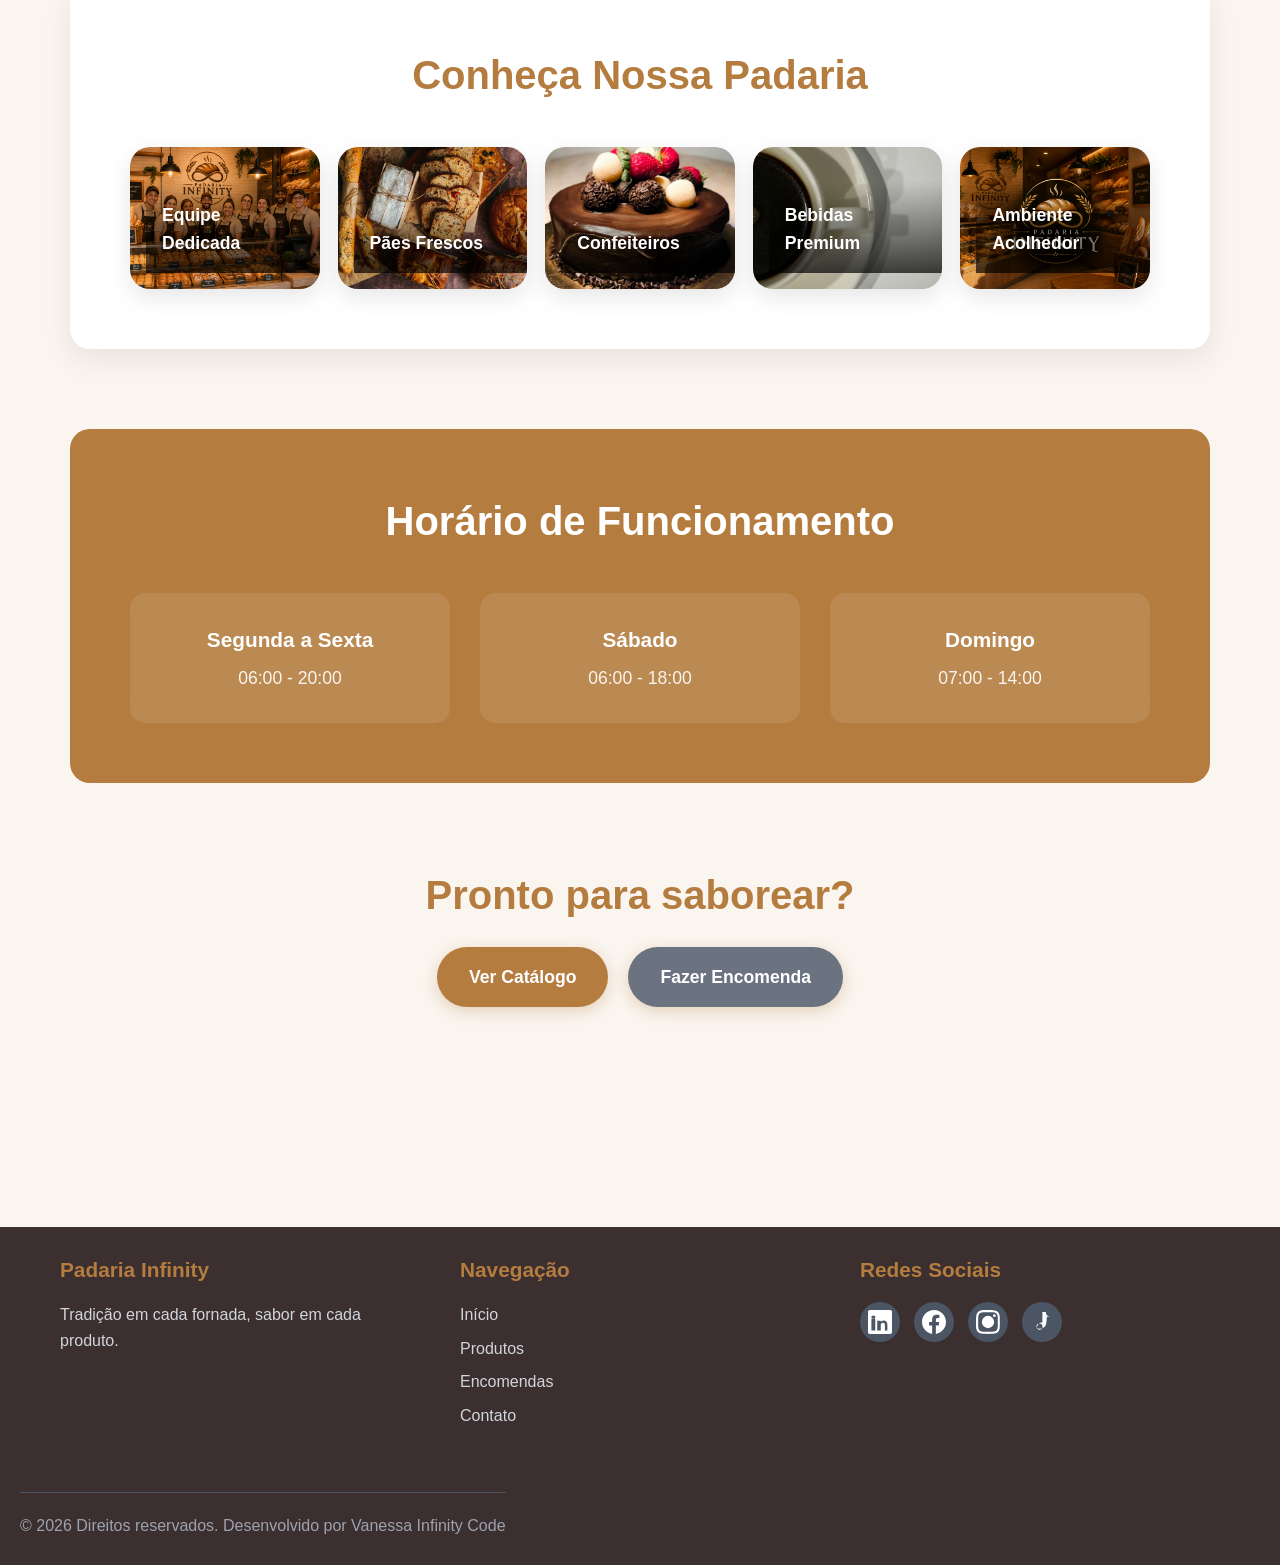
==== commit 0ed68221: "att" ====
--- a/index.html
+++ b/index.html
@@ -77,6 +77,13 @@
           <h3>Valores</h3>
           <p>Compromisso com excelência, respeito ao cliente, trabalho em equipe, honestidade e responsabilidade com qualidade.</p>
         </article>
+      </div>
+    </section>
+
+    <section class="products-section" id="produtos">
+      <div class="container">
+        <h2>Nossos Produtos</h2>
+        <div class="product-grid" id="produtos-list"></div>
       </div>
     </section>
 
@@ -177,6 +184,7 @@
     </div>
   </footer>
 
+  <script src="produtos.js"></script>
   <script src="script.js"></script>
 </body>
 </html>
--- a/style.css
+++ b/style.css
@@ -630,6 +630,10 @@
   background: #9c6933;
 }
 
+.hidden {
+  display: none !important;
+}
+
 /* Contact */
 .contact-section {
   margin-bottom: 80px;
@@ -902,8 +906,6 @@
   a {
     font-weight: 700;
   }
-}
-  gap: 14px;
 }
 
 .logo {
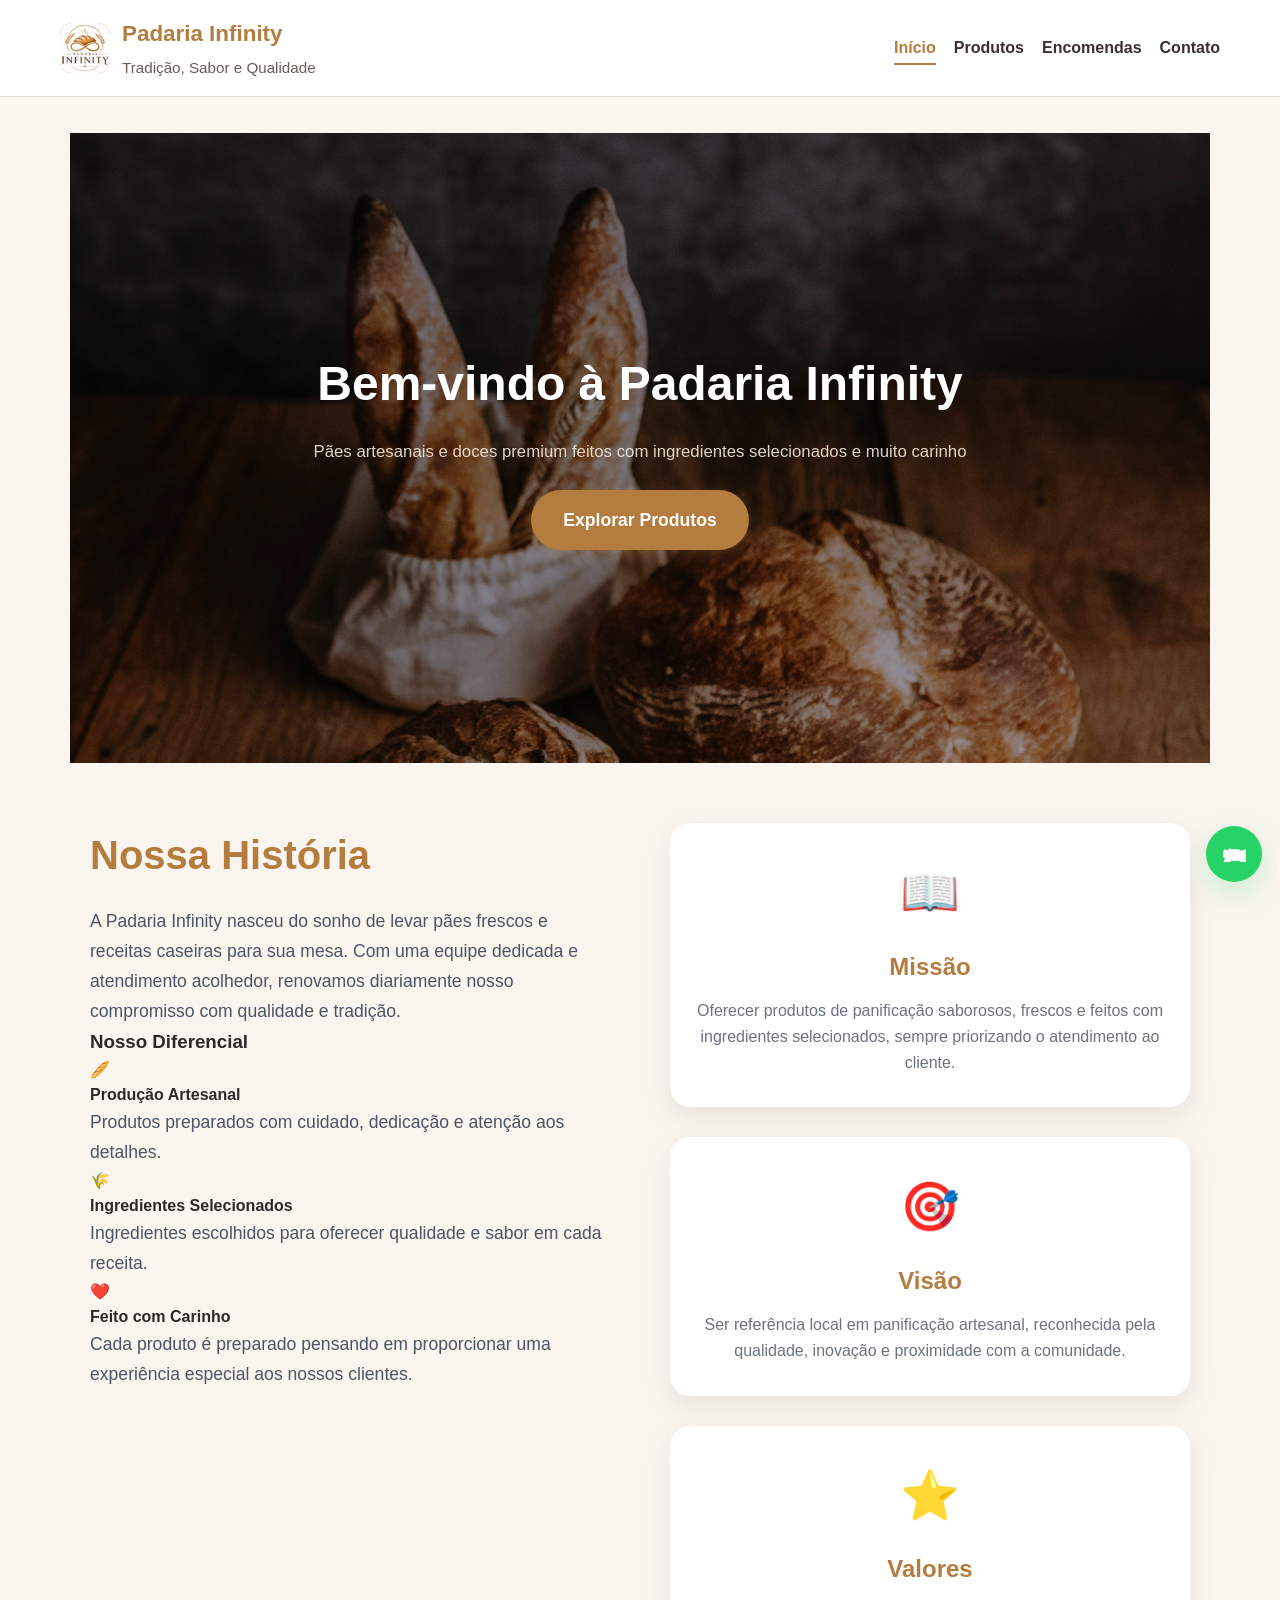
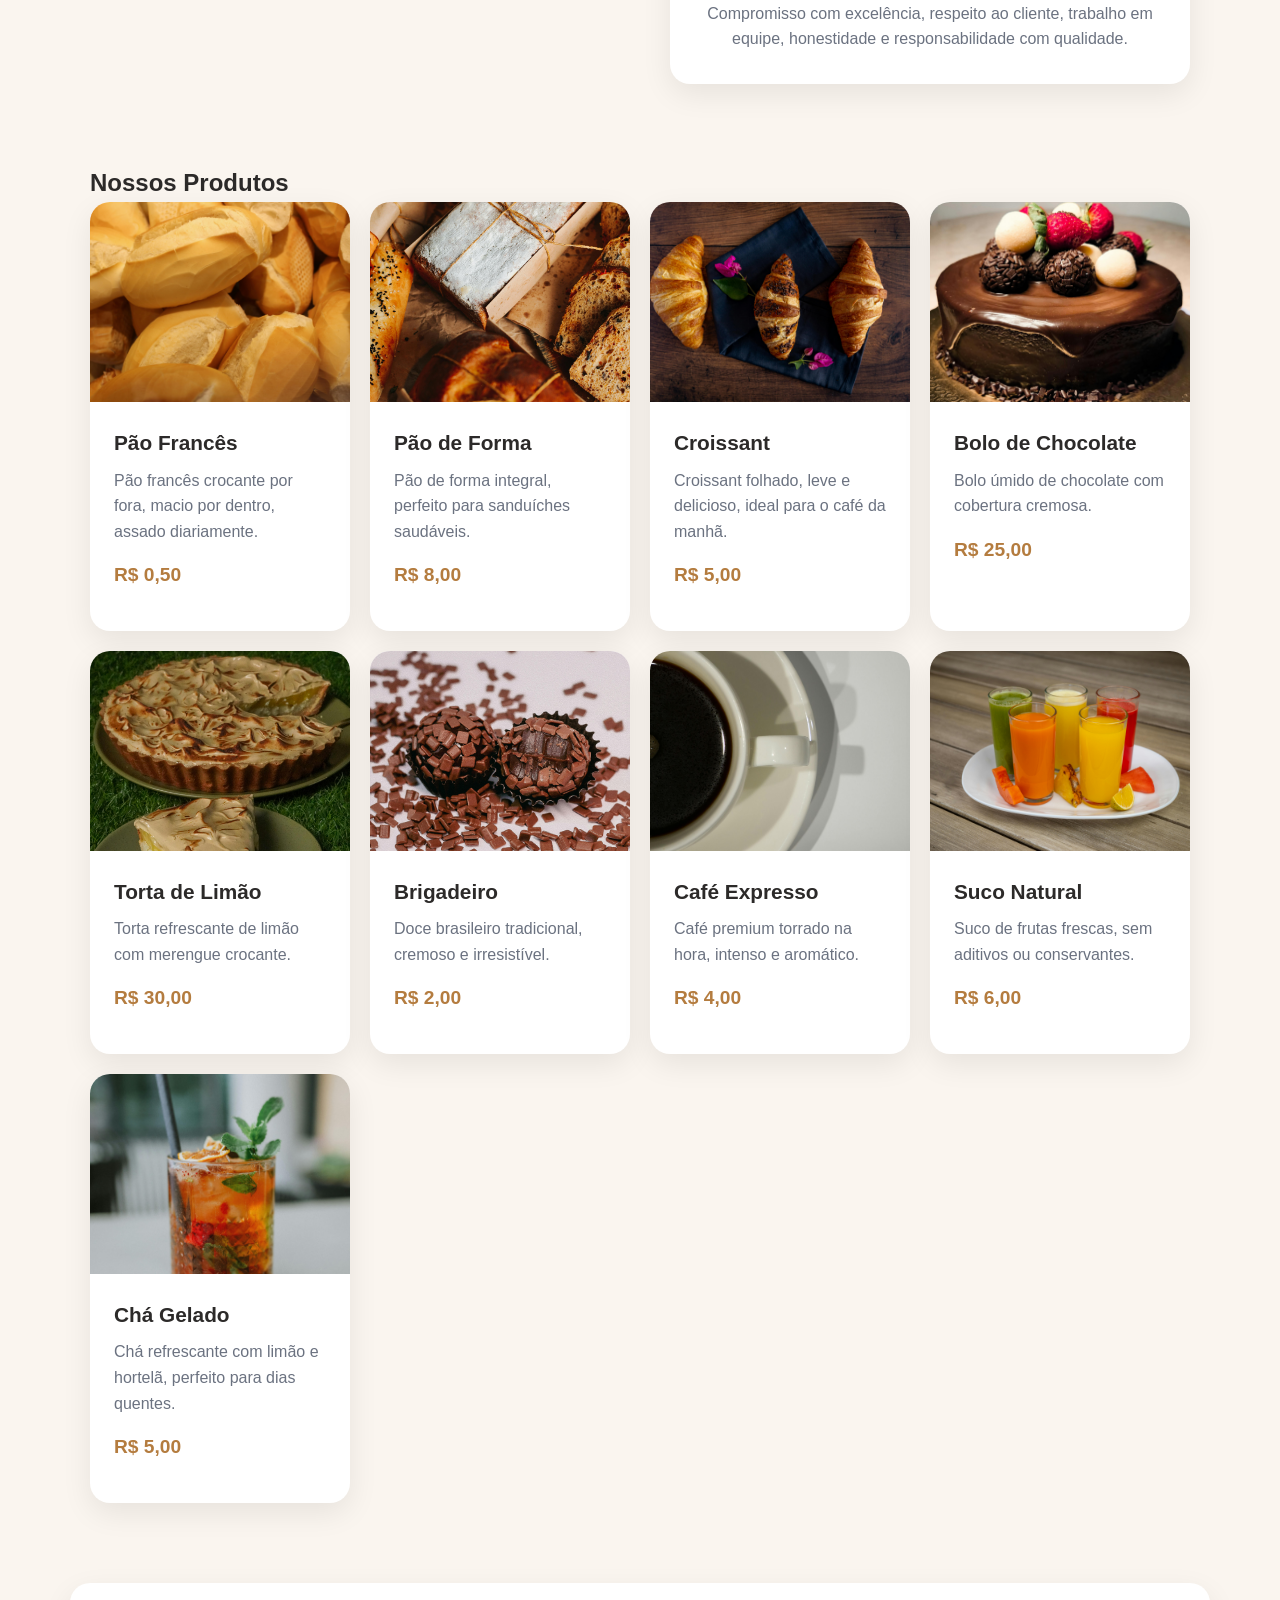
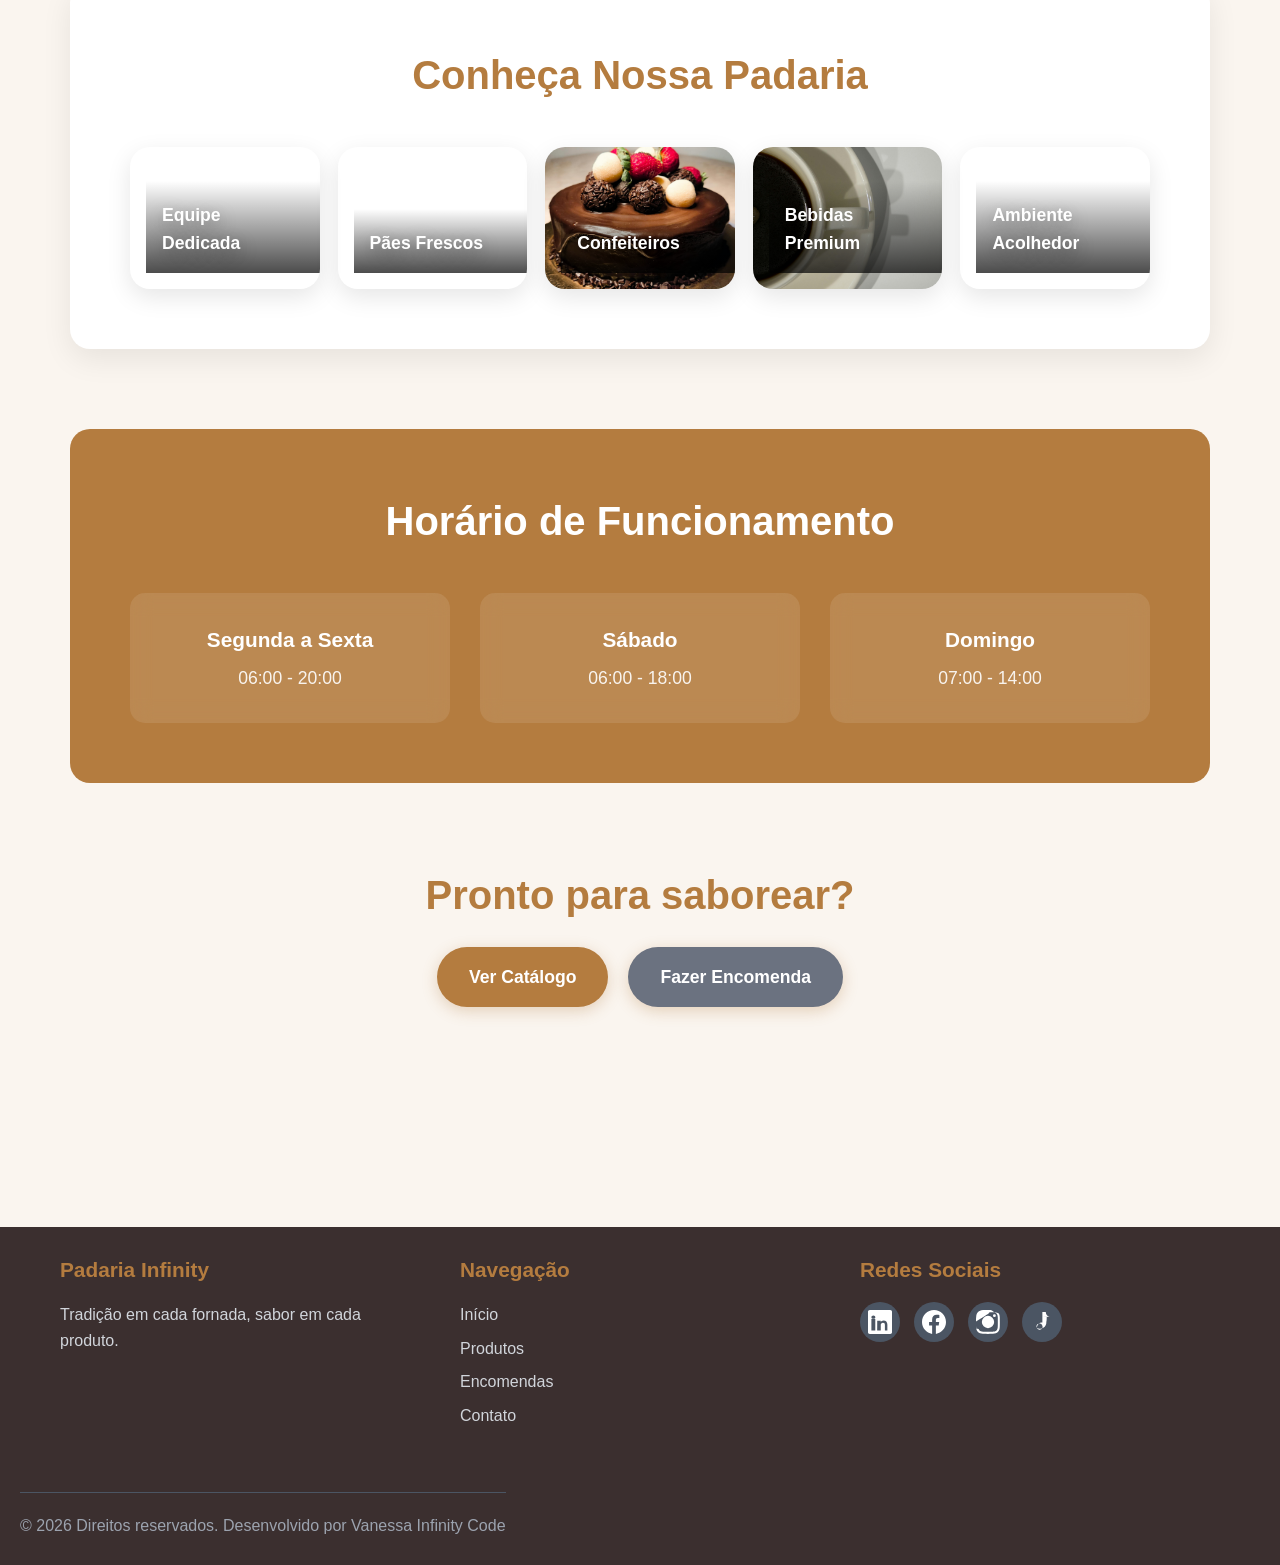
==== commit 862d5b24: "modificação index" ====
--- a/index.html
+++ b/index.html
@@ -1,190 +1,500 @@
 <!DOCTYPE html>
-<html lang="pt-br">
+<html lang="pt-BR">
 <head>
   <meta charset="UTF-8">
   <meta name="viewport" content="width=device-width, initial-scale=1.0">
-  <meta name="description" content="Padaria Infinity - Pães artesanais e doces premium feitos com ingredientes selecionados. Entrega rápida em São Paulo.">
-  <meta name="keywords" content="padaria, pães artesanais, doces, café, São Paulo">
+
+  <meta
+    name="description"
+    content="Padaria Infinity - Pães artesanais e doces premium feitos com ingredientes selecionados. Entrega rápida em São Paulo."
+  >
+
   <meta name="author" content="Vanessa Infinity Code">
+  <meta name="theme-color" content="#8B4513">
+
+  <!-- Open Graph -->
   <meta property="og:title" content="Padaria Infinity - Pães Artesanais Premium">
-  <meta property="og:description" content="Pães artesanais e doces premium feitos com ingredientes selecionados e muito carinho">
+  <meta
+    property="og:description"
+    content="Pães artesanais e doces premium feitos com ingredientes selecionados e muito carinho"
+  >
   <meta property="og:type" content="website">
-  <meta property="og:url" content="https://infinity-padaria-app.com">
+  <meta
+    property="og:url"
+    content="https://vanessadosantos.github.io/infinity-padaria-app/"
+  >
+  <meta
+    property="og:image"
+    content="https://vanessadosantos.github.io/infinity-padaria-app/imagens/logo.png"
+  >
+  <meta property="og:locale" content="pt_BR">
+
   <title>Padaria Infinity - Pães Artesanais Premium</title>
+
   <link rel="stylesheet" href="style.css">
   <link rel="manifest" href="manifest.json">
-  <link rel="icon" type="image/x-icon" href="imagens/logo.png">
+  <link rel="icon" type="image/png" href="imagens/logo.png">
 </head>
+
 <body>
-  <a href="#main-content" class="skip-to-main">Pular para conteúdo principal</a>
-  
-  <a class="whatsapp-float" href="https://wa.me/55119964995899?text=Olá,%20gostaria%20de%20falar%20com%20a%20Padaria%20Infinity" target="_blank" rel="noreferrer" aria-label="Abrir WhatsApp da Padaria Infinity">
-    <svg viewBox="0 0 24 24" fill="currentColor"><path d="M17.472 14.382c-.297-.149-1.758-.867-2.03-.967-.273-.099-.471-.148-.67.15-.197.297-.767.966-.94 1.164-.173.199-.347.223-.644.075-.297-.15-1.255-.463-2.39-1.475-.883-.788-1.48-1.761-1.653-2.059-.173-.297-.018-.458.13-.606.134-.133.298-.347.446-.52.149-.174.198-.298.298-.497.099-.198.05-.371-.025-.52-.075-.149-.669-1.612-.916-2.207-.242-.579-.487-.5-.67-.51-.173-.008-.371-.01-.57-.01-.198 0-.52.074-.792.372-.272.297-1.04 1.016-1.04 2.479 0 1.462 1.065 2.875 1.213 3.074.149.198 2.096 3.2 5.076 4.487.709.306 1.262.489 1.694.625.712.227 1.36.195 1.871.118.571-.085 1.758-.719 2.006-1.413.248-.694.248-1.289.173-1.413-.074-.124-.272-.198-.57-.347m-5.421-7.403h-.004a9.87 9.87 0 00-4.946 1.348l-.355.192-.368-.06c-1.286-.264-2.514-.666-3.555-1.303l-.142-.091-.154.164a6.993 6.993 0 00-1.524 3.501c-.423 1.994.3 4.259 1.803 5.748l.155.159-.048.137c-.568 1.622-.923 2.236-1.58 3.772.607-.175 1.19-.435 1.753-.768l.131-.09.145.04c2.363.786 4.806.48 6.57-.923l.151-.114.157.044c1.913.56 3.97.56 5.883 0l.157-.044.151.114c1.764 1.403 4.207 1.71 6.57.923l.145-.04.131.09c.563.333 1.146.593 1.753.768-.657-1.536-1.012-2.15-1.58-3.772l-.048-.137.155-.159c1.503-1.489 2.226-3.754 1.803-5.748a6.993 6.993 0 00-1.524-3.501l-.142-.091-.154.164c-1.041.637-2.269 1.039-3.555 1.303l-.368.06-.355-.192a9.87 9.87 0 00-4.946-1.348z"/></svg>
+
+  <a href="#main-content" class="skip-to-main">
+    Pular para conteúdo principal
+  </a>
+
+  <a
+    class="whatsapp-float"
+    href="https://wa.me/55119964995899?text=Olá,%20gostaria%20de%20falar%20com%20a%20Padaria%20Infinity"
+    target="_blank"
+    rel="noopener noreferrer"
+    aria-label="Abrir WhatsApp da Padaria Infinity"
+  >
+    <svg viewBox="0 0 24 24" fill="currentColor">
+      <path d="M17.472 14.382c-.297-.149-1.758-.867-2.03-.967-.273-.099-.471-.148-.67.15-.197.297-.767.966-.94 1.164-.173.199-.347.223-.644.075-.297-.15-1.255-.463-2.39-1.475-.883-.788-1.48-1.761-1.653-2.059-.173-.297-.018-.458.13-.606.134-.133.298-.347.446-.52.149-.174.198-.298.298-.497.099-.198.05-.371-.025-.52-.075-.149-.669-1.612-.916-2.207-.242-.579-.487-.5-.67-.51-.173-.008-.371-.01-.57-.01-.198 0-.52.074-.792.372-.272.297-1.04 1.016-1.04 2.479 0 1.462 1.065 2.875 1.213 3.074.149.198 2.096 3.2 5.076 4.487.709.306 1.262.489 1.694.625.712.227 1.36.195 1.871.118.571-.085 1.758-.719 2.006-1.413.248-.694.248-1.289.173-1.413-.074-.124-.272-.198-.57-.347m-5.421-7.403h-.004a9.87 9.87 0 00-4.946 1.348l-.355.192-.368-.06c-1.286-.264-2.514-.666-3.555-1.303l-.142-.091-.154.164a6.993 6.993 0 00-1.524 3.501c-.423 1.994.3 4.259 1.803 5.748l.155.159-.048.137c-.568 1.622-.923 2.236-1.58 3.772.607-.175 1.19-.435 1.753-.768l.131-.09.145.04c2.363.786 4.806.48 6.57-.923l.151-.114.157.044c1.913.56 3.97.56 5.883 0l.157-.044.151.114c1.764 1.403 4.207 1.71 6.57.923l.145-.04.131.09c.563.333 1.146.593 1.753.768-.657-1.536-1.012-2.15-1.58-3.772l-.048-.137.155-.159c1.503-1.489 2.226-3.754 1.803-5.748a6.993 6.993 0 00-1.524-3.501l-.142-.091-.154.164c-1.041.637-2.269 1.039-3.555 1.303l-.368.06-.355-.192a9.87 9.87 0 00-4.946-1.348z"/>
+    </svg>
   </a>
 
   <header class="site-header">
     <div class="header-container">
+
       <div class="brand">
         <div class="logo-box">
-          <img src="imagens/logo.png" alt="Logo Padaria Infinity" class="logo" onerror="this.style.display='none'">
-        </div>
+          <img
+            src="imagens/logo.png"
+            alt="Logo Padaria Infinity"
+            class="logo"
+            onerror="this.style.display='none'"
+          >
+        </div>
+
         <div class="brand-text">
           <h1>Padaria Infinity</h1>
           <p>Tradição, Sabor e Qualidade</p>
         </div>
       </div>
-      
-      <nav class="main-nav">
-        <a href="index.html" class="nav-link active">Início</a>
-        <a href="produtos.html" class="nav-link">Produtos</a>
-        <a href="encomendas.html" class="nav-link">Encomendas</a>
-        <a href="contatos.html" class="nav-link">Contato</a>
+
+      <nav class="main-nav" aria-label="Navegação principal">
+        <a
+          href="index.html"
+          class="nav-link active"
+          aria-current="page"
+        >
+          Início
+        </a>
+
+        <a href="produtos.html" class="nav-link">
+          Produtos
+        </a>
+
+        <a href="encomendas.html" class="nav-link">
+          Encomendas
+        </a>
+
+        <a href="contatos.html" class="nav-link">
+          Contato
+        </a>
       </nav>
+
     </div>
   </header>
 
   <main id="main-content">
+
     <section class="hero">
       <div class="hero-overlay"></div>
+
       <div class="hero-content">
         <h2>Bem-vindo à Padaria Infinity</h2>
-        <p>Pães artesanais e doces premium feitos com ingredientes selecionados e muito carinho</p>
-        <a href="produtos.html" class="cta-button">Explorar Produtos</a>
+
+        <p>
+          Pães artesanais e doces premium feitos com ingredientes selecionados
+          e muito carinho
+        </p>
+
+        <a href="produtos.html" class="cta-button">
+          Explorar Produtos
+        </a>
       </div>
     </section>
 
     <section class="container intro-section">
+
       <div class="intro-content">
+
         <div class="intro-text">
+
           <h2>Nossa História</h2>
-          <p>A Padaria Infinity nasceu do sonho de levar pães frescos e receitas caseiras para sua mesa. Com uma equipe dedicada e atendimento acolhedor, renovamos diariamente nosso compromisso com qualidade e tradição.</p>
-        </div>
+
+          <p>
+            A Padaria Infinity nasceu do sonho de levar pães frescos e receitas
+            caseiras para sua mesa. Com uma equipe dedicada e atendimento
+            acolhedor, renovamos diariamente nosso compromisso com qualidade e
+            tradição.
+          </p>
+
+          <div class="diferenciais">
+
+            <h3>Nosso Diferencial</h3>
+
+            <div class="diferenciais-grid">
+
+              <article class="diferencial-item">
+                <div class="diferencial-icon" aria-hidden="true">🥖</div>
+
+                <div>
+                  <h4>Produção Artesanal</h4>
+
+                  <p>
+                    Produtos preparados com cuidado, dedicação e atenção
+                    aos detalhes.
+                  </p>
+                </div>
+              </article>
+
+              <article class="diferencial-item">
+                <div class="diferencial-icon" aria-hidden="true">🌾</div>
+
+                <div>
+                  <h4>Ingredientes Selecionados</h4>
+
+                  <p>
+                    Ingredientes escolhidos para oferecer qualidade e
+                    sabor em cada receita.
+                  </p>
+                </div>
+              </article>
+
+              <article class="diferencial-item">
+                <div class="diferencial-icon" aria-hidden="true">❤️</div>
+
+                <div>
+                  <h4>Feito com Carinho</h4>
+
+                  <p>
+                    Cada produto é preparado pensando em proporcionar uma
+                    experiência especial aos nossos clientes.
+                  </p>
+                </div>
+              </article>
+
+            </div>
+          </div>
+
+        </div>
+
       </div>
 
       <div class="values-grid">
+
         <article class="value-card">
-          <div class="value-icon">📖</div>
+
+          <div class="value-icon" aria-hidden="true">📖</div>
+
           <h3>Missão</h3>
-          <p>Oferecer produtos de panificação saborosos, frescos e feitos com ingredientes selecionados, sempre priorizando o atendimento ao cliente.</p>
+
+          <p>
+            Oferecer produtos de panificação saborosos, frescos e feitos com
+            ingredientes selecionados, sempre priorizando o atendimento ao
+            cliente.
+          </p>
+
         </article>
+
         <article class="value-card">
-          <div class="value-icon">🎯</div>
+
+          <div class="value-icon" aria-hidden="true">🎯</div>
+
           <h3>Visão</h3>
-          <p>Ser referência local em panificação artesanal, reconhecida pela qualidade, inovação e proximidade com a comunidade.</p>
+
+          <p>
+            Ser referência local em panificação artesanal, reconhecida pela
+            qualidade, inovação e proximidade com a comunidade.
+          </p>
+
         </article>
+
         <article class="value-card">
-          <div class="value-icon">⭐</div>
+
+          <div class="value-icon" aria-hidden="true">⭐</div>
+
           <h3>Valores</h3>
-          <p>Compromisso com excelência, respeito ao cliente, trabalho em equipe, honestidade e responsabilidade com qualidade.</p>
+
+          <p>
+            Compromisso com excelência, respeito ao cliente, trabalho em
+            equipe, honestidade e responsabilidade com qualidade.
+          </p>
+
         </article>
-      </div>
+
+      </div>
+
     </section>
 
     <section class="products-section" id="produtos">
+
       <div class="container">
+
         <h2>Nossos Produtos</h2>
-        <div class="product-grid" id="produtos-list"></div>
-      </div>
+
+        <div
+          class="product-grid"
+          id="produtos-list"
+        ></div>
+
+      </div>
+
     </section>
 
     <section class="gallery-section">
+
       <div class="container">
+
         <h2>Conheça Nossa Padaria</h2>
+
         <div class="gallery-grid">
+
           <div class="gallery-item">
-            <img src="imagens/funcionarios.png" alt="Equipe e ambiente">
+
+            <img
+              src="imagens/funcionarios.png"
+              alt="Equipe da Padaria Infinity"
+              loading="lazy"
+              decoding="async"
+            >
+
             <span>Equipe Dedicada</span>
-          </div>
+
+          </div>
+
           <div class="gallery-item">
-            <img src="imagens/paes.jpg" alt="Pães frescos">
+
+            <img
+              src="imagens/paes.jpg"
+              alt="Pães frescos da Padaria Infinity"
+              loading="lazy"
+              decoding="async"
+            >
+
             <span>Pães Frescos</span>
-          </div>
+
+          </div>
+
           <div class="gallery-item">
-            <img src="imagens/bolo chocolate.jpg" alt="Confeiteiros">
+
+            <img
+              src="imagens/bolo chocolate.jpg"
+              alt="Bolo de chocolate preparado pela equipe"
+              loading="lazy"
+              decoding="async"
+            >
+
             <span>Confeiteiros</span>
-          </div>
+
+          </div>
+
           <div class="gallery-item">
-            <img src="imagens/cafe-preto.jpg" alt="Café premium">
+
+            <img
+              src="imagens/cafe-preto.jpg"
+              alt="Café preto servido na Padaria Infinity"
+              loading="lazy"
+              decoding="async"
+            >
+
             <span>Bebidas Premium</span>
-          </div>
+
+          </div>
+
           <div class="gallery-item">
-            <img src="imagens/ambiente.png" alt="Ambiente acolhedor">
+
+            <img
+              src="imagens/ambiente.png"
+              alt="Ambiente acolhedor da Padaria Infinity"
+              loading="lazy"
+              decoding="async"
+            >
+
             <span>Ambiente Acolhedor</span>
-          </div>
-        </div>
-      </div>
+
+          </div>
+
+        </div>
+
+      </div>
+
     </section>
 
     <section class="horario-section">
+
       <div class="container">
+
         <h2>Horário de Funcionamento</h2>
+
         <div class="horario-grid">
+
           <div class="horario-item">
             <strong>Segunda a Sexta</strong>
             <p>06:00 - 20:00</p>
           </div>
+
           <div class="horario-item">
             <strong>Sábado</strong>
             <p>06:00 - 18:00</p>
           </div>
+
           <div class="horario-item">
             <strong>Domingo</strong>
             <p>07:00 - 14:00</p>
           </div>
-        </div>
-      </div>
+
+        </div>
+
+      </div>
+
     </section>
 
     <section class="cta-section">
+
       <div class="container">
+
         <h2>Pronto para saborear?</h2>
+
         <div class="cta-buttons">
-          <a href="produtos.html" class="cta-button primary">Ver Catálogo</a>
-          <a href="encomendas.html" class="cta-button secondary">Fazer Encomenda</a>
-        </div>
-      </div>
+
+          <a
+            href="produtos.html"
+            class="cta-button primary"
+          >
+            Ver Catálogo
+          </a>
+
+          <a
+            href="encomendas.html"
+            class="cta-button secondary"
+          >
+            Fazer Encomenda
+          </a>
+
+        </div>
+
+      </div>
+
     </section>
+
   </main>
 
   <footer class="site-footer">
+
     <div class="container footer-content">
+
       <div class="footer-section">
+
         <h3>Padaria Infinity</h3>
-        <p>Tradição em cada fornada, sabor em cada produto.</p>
-      </div>
+
+        <p>
+          Tradição em cada fornada, sabor em cada produto.
+        </p>
+
+      </div>
+
       <div class="footer-section">
+
         <h3>Navegação</h3>
+
         <ul>
-          <li><a href="index.html">Início</a></li>
-          <li><a href="produtos.html">Produtos</a></li>
-          <li><a href="encomendas.html">Encomendas</a></li>
-          <li><a href="contatos.html">Contato</a></li>
+
+          <li>
+            <a href="index.html">Início</a>
+          </li>
+
+          <li>
+            <a href="produtos.html">Produtos</a>
+          </li>
+
+          <li>
+            <a href="encomendas.html">Encomendas</a>
+          </li>
+
+          <li>
+            <a href="contatos.html">Contato</a>
+          </li>
+
         </ul>
-      </div>
+
+      </div>
+
       <div class="footer-section">
+
         <h3>Redes Sociais</h3>
+
         <div class="social-links">
-          <a href="https://linkedin.com" target="_blank" rel="noopener noreferrer" aria-label="LinkedIn da Padaria Infinity" title="LinkedIn">
-            <svg viewBox="0 0 24 24" fill="currentColor"><path d="M20.447 20.452h-3.554v-5.569c0-1.328-.475-2.236-1.986-2.236-1.081 0-1.722.731-2.004 1.438-.103.25-.129.599-.129.948v5.419h-3.554s.05-8.795 0-9.733h3.554v1.375c.427-.659 1.191-1.592 2.897-1.592 2.117 0 3.704 1.385 3.704 4.362v5.588zM5.337 8.855c-1.144 0-1.915-.759-1.915-1.71 0-.955.77-1.71 1.96-1.71 1.188 0 1.915.755 1.94 1.71 0 .951-.752 1.71-1.985 1.71zm1.946 11.597H3.392V9.019h3.891v11.433zM22.225 0H1.771C.792 0 0 .774 0 1.729v20.542C0 23.227.792 24 1.771 24h20.451C23.2 24 24 23.227 24 22.271V1.729C24 .774 23.2 0 22.225 0z"/></svg>
+
+          <a
+            href="https://linkedin.com"
+            target="_blank"
+            rel="noopener noreferrer"
+            aria-label="LinkedIn da Padaria Infinity"
+            title="LinkedIn"
+          >
+            <svg viewBox="0 0 24 24" fill="currentColor">
+              <path d="M20.447 20.452h-3.554v-5.569c0-1.328-.475-2.236-1.986-2.236-1.081 0-1.722.731-2.004 1.438-.103.25-.129.599-.129.948v5.419h-3.554s.05-8.795 0-9.733h3.554v1.375c.427-.659 1.191-1.592 2.897-1.592 2.117 0 3.704 1.385 3.704 4.362v5.588zM5.337 8.855c-1.144 0-1.915-.759-1.915-1.71 0-.955.77-1.71 1.96-1.71 1.188 0 1.915.755 1.94 1.71 0 .951-.752 1.71-1.985 1.71zm1.946 11.597H3.392V9.019h3.891v11.433zM22.225 0H1.771C.792 0 0 .774 0 1.729v20.542C0 23.227.792 24 1.771 24h20.451C23.2 24 24 23.227 24 22.271V1.729C24 .774 23.2 0 22.225 0z"/>
+            </svg>
           </a>
-          <a href="https://facebook.com" target="_blank" rel="noopener noreferrer" aria-label="Facebook da Padaria Infinity" title="Facebook">
-            <svg viewBox="0 0 24 24" fill="currentColor"><path d="M24 12.073c0-6.627-5.373-12-12-12s-12 5.373-12 12c0 5.99 4.388 10.954 10.125 11.854v-8.385H7.078v-3.47h3.047V9.43c0-3.007 1.792-4.669 4.533-4.669 1.312 0 2.686.235 2.686.235v2.953H15.83c-1.491 0-1.956.925-1.956 1.874v2.25h3.328l-.532 3.47h-2.796v8.385C19.612 23.027 24 18.062 24 12.073z"/></svg>
+
+          <a
+            href="https://facebook.com"
+            target="_blank"
+            rel="noopener noreferrer"
+            aria-label="Facebook da Padaria Infinity"
+            title="Facebook"
+          >
+            <svg viewBox="0 0 24 24" fill="currentColor">
+              <path d="M24 12.073c0-6.627-5.373-12-12-12s-12 5.373-12 12c0 5.99 4.388 10.954 10.125 11.854v-8.385H7.078v-3.47h3.047V9.43c0-3.007 1.792-4.669 4.533-4.669 1.312 0 2.686.235 2.686.235v2.953H15.83c-1.491 0-1.956.925-1.956 1.874v2.25h3.328l-.532 3.47h-2.796v8.385C19.612 23.027 24 18.062 24 12.073z"/>
+            </svg>
           </a>
-          <a href="https://instagram.com" target="_blank" rel="noopener noreferrer" aria-label="Instagram da Padaria Infinity" title="Instagram">
-            <svg viewBox="0 0 24 24" fill="currentColor"><path d="M12 0C8.74 0 8.333.015 7.053.072 5.775.132 4.905.333 4.117.63c-.794.297-1.473.702-2.082 1.31-.609.609-1.013 1.288-1.31 2.082-.297.788-.5 1.657-.56 2.935C.015 8.333 0 8.74 0 12s.015 3.667.072 4.947c.06 1.277.263 2.148.56 2.935.297.795.702 1.474 1.31 2.082.609.609 1.288 1.013 2.082 1.31.788.297 1.66.5 2.948.56 1.272.072 1.67.088 4.947.088s3.667-.016 4.947-.072c1.277-.06 2.148-.262 2.935-.56.795-.297 1.474-.702 2.082-1.31.609-.609 1.013-1.288 1.31-2.082.297-.787.5-1.657.56-2.935.072-1.279.088-1.687.088-4.947s-.015-3.667-.072-4.947c-.06-1.277-.262-2.149-.56-2.935-.297-.795-.702-1.474-1.31-2.082-.609-.609-1.288-1.013-2.082-1.31-.788-.297-1.657-.5-2.935-.56C15.667.015 15.26 0 12 0zm0 2.16c3.203 0 3.585.009 4.849.070 1.171.054 1.805.244 2.227.408.562.217.96.477 1.382.896.419.42.679.819.896 1.381.164.422.354 1.057.408 2.227.061 1.264.07 1.645.07 4.849 0 3.205-.009 3.584-.070 4.849-.054 1.171-.244 1.804-.408 2.227-.217.562-.477.96-.896 1.382-.42.419-.819.679-1.381.896-.422.164-1.056.354-2.227.408-1.264.061-1.645.07-4.849.07-3.204 0-3.584-.009-4.849-.070-1.171-.054-1.805-.244-2.227-.408-.562-.217-.96-.477-1.382-.896-.419-.42-.679-.819-.896-1.381-.164-.422-.354-1.057-.408-2.227-.061-1.264-.07-1.645-.07-4.849 0-3.204.009-3.584.070-4.849.054-1.171.244-1.804.408-2.227.217-.562.477-.96.896-1.382.42-.419.819-.679 1.381-.896.422-.164 1.056-.354 2.227-.408 1.264-.061 1.645-.07 4.849-.07zM5.838 12a6.162 6.162 0 1 1 12.324 0 6.162 6.162 0 0 1-12.324 0zM12 16a4 4 0 1 1 0-8 4 4 0 0 1 0 8zm4.965-10.322a1.44 1.44 0 1 1 2.881.001 1.44 1.44 0 0 1-2.881-.001z"/></svg>
+
+          <a
+            href="https://instagram.com"
+            target="_blank"
+            rel="noopener noreferrer"
+            aria-label="Instagram da Padaria Infinity"
+            title="Instagram"
+          >
+            <svg viewBox="0 0 24 24" fill="currentColor">
+              <path d="M12 0C8.74 0 8.333.015 7.053.072 5.775.132 4.905.333 4.117.63c-.794.297-1.473.702-2.082 1.31-.609.609-1.013 1.288-1.31 2.082-.297.788-.5 1.657-.56 2.935C.015 8.333 0 8.74 0 12s.015 3.667.072 4.947c.06 1.277.263 2.148.56 2.935.297.795.702 1.474 1.31 2.082.609.609 1.288 1.013 2.082 1.31.788.297 1.66.5 2.948.56 1.272.072 1.67.088 4.947.088s3.667-.016 4.947-.072c1.277-.06 2.148-.262 2.935-.56.795-.297 1.474-.702 2.082-1.31.609-.609 1.013-1.288 1.31-2.082.297-.787.5-1.657.56-2.935.072-1.279.088-1.687.088-4.947s-.015-3.667-.072-4.947c-.06-1.279-.262-2.149-.56-2.935-.297-.795-1.474-1.013-2.082-1.31-.788-.297-1.657-.5-2.935-.56C15.667.015 15.26 0 12 0zm0 2.16c3.203 0 3.585.009 4.849.07 1.171.054 1.805.244 2.227.408.562.217.96.477 1.382.896.419.42.679.819.896 1.381.164.422.354 1.057.408 2.227.061 1.264.07 1.645.07 4.849 0 3.205-.009 3.584-.07 4.849-.054 1.171-.244 1.804-.408 2.227-.217.562-.477.96-.896 1.382-.42.419-.819.96-1.381.896-.422.164-1.056.354-2.227.408-1.264.061-1.645.07-4.849.07-3.204 0-3.584-.009-4.849-.07-1.171-.054-1.805-.244-2.227-.408-.562-.217-.96-.477-1.382-.896-.419-.42-.679-.819-.896-1.381-.164-.422-1.057-.408-2.227-.408-1.264-.061-1.645-.07-4.849 0-3.204.009-3.584.009-4.849.07-1.171.054-1.805.244-2.227.408-.562.217-.96.477-.896 1.381-.164.422-1.057.408-2.227.408-1.264.061-1.645.07-4.849.07-3.204 0-3.584-.009-4.849-.07-1.171-.054-1.805-.244-2.227-.408-.562-.217-.96-.477-.1.382-.419.42-.679.819-.896 1.381-.164.422-.354 1.057-.408 2.227-.061 1.264-.07 1.645-.07 4.849 0 3.204.009 3.584.07 4.849.054 1.171.244 1.805.408 2.227.217.562.477.96.896 1.382.42.419.819.679 1.381.896.422.164 1.056.354 2.227.408 1.264.061 1.645.07 4.849.07 3.204 0 3.584-.009 4.849-.07 1.171-.054 1.805-.244 2.227-.408.562-.217.96-.477 1.382-.896.419-.42.679-.819.896-1.381.164-.422.354-1.057.408-2.227.061-1.264.07-1.645.07-4.849 0-3.204-.009-3.584-.07-4.849-.054-1.171-.244-1.805-.408-2.227-.217-.562-.477-.96-.896-1.382-.42-.419-.819-.679-1.381-.896-.422-.164-1.056-.354-2.227-.408C15.585 2.169 15.203 2.16 12 2.16zM5.838 12a6.162 6.162 0 1 1 12.324 0 6.162 6.162 0 0 1-12.324 0zM12 16a4 4 0 1 1 0-8 4 4 0 0 1 0 8zm4.965-10.322a1.44 1.44 0 1 1 2.881.001 1.44 1.44 0 0 1-2.881-.001z"/>
+            </svg>
           </a>
-          <a href="https://tiktok.com" target="_blank" rel="noopener noreferrer" aria-label="TikTok da Padaria Infinity" title="TikTok">
-            <svg viewBox="0 0 24 24" fill="currentColor"><path d="M19.59 6.69a4.83 4.83 0 0 1-3.77-4.25V2h-3.45v13.67a2.89 2.89 0 0 1-5.66 1.94 2.89 2.89 0 0 1 5.66-1.93v-3.49a6.47 6.47 0 0 0-5.61 5.63 6.37 6.37 0 0 0 9.59-5.84c.23-1.13.36-2.36.36-3.59V6a8.38 8.38 0 0 0-4.1 1.04z"/></svg>
+
+          <a
+            href="https://tiktok.com"
+            target="_blank"
+            rel="noopener noreferrer"
+            aria-label="TikTok da Padaria Infinity"
+            title="TikTok"
+          >
+            <svg viewBox="0 0 24 24" fill="currentColor">
+              <path d="M19.59 6.69a4.83 4.83 0 0 1-3.77-4.25V2h-3.45v13.67a2.89 2.89 0 0 1-5.66 1.94 2.89 2.89 0 0 1 5.66-1.93v-3.49a6.47 6.47 0 0 0-5.61 5.63 6.37 6.37 0 0 0 9.59-5.84c.23-1.13.36-2.36.36-3.59V6a8.38 8.38 0 0 0-4.1 1.04z"/>
+            </svg>
           </a>
-        </div>
-      </div>
+
+        </div>
+
+      </div>
+
     </div>
+
     <div class="footer-bottom">
-      <p>&copy; 2026 Direitos reservados. Desenvolvido por Vanessa Infinity Code</p>
+
+      <p>
+        &copy; 2026 Direitos reservados. Desenvolvido por Vanessa Infinity Code
+      </p>
+
     </div>
+
   </footer>
 
   <script src="produtos.js"></script>
   <script src="script.js"></script>
+
 </body>
-</html>
+</html>
